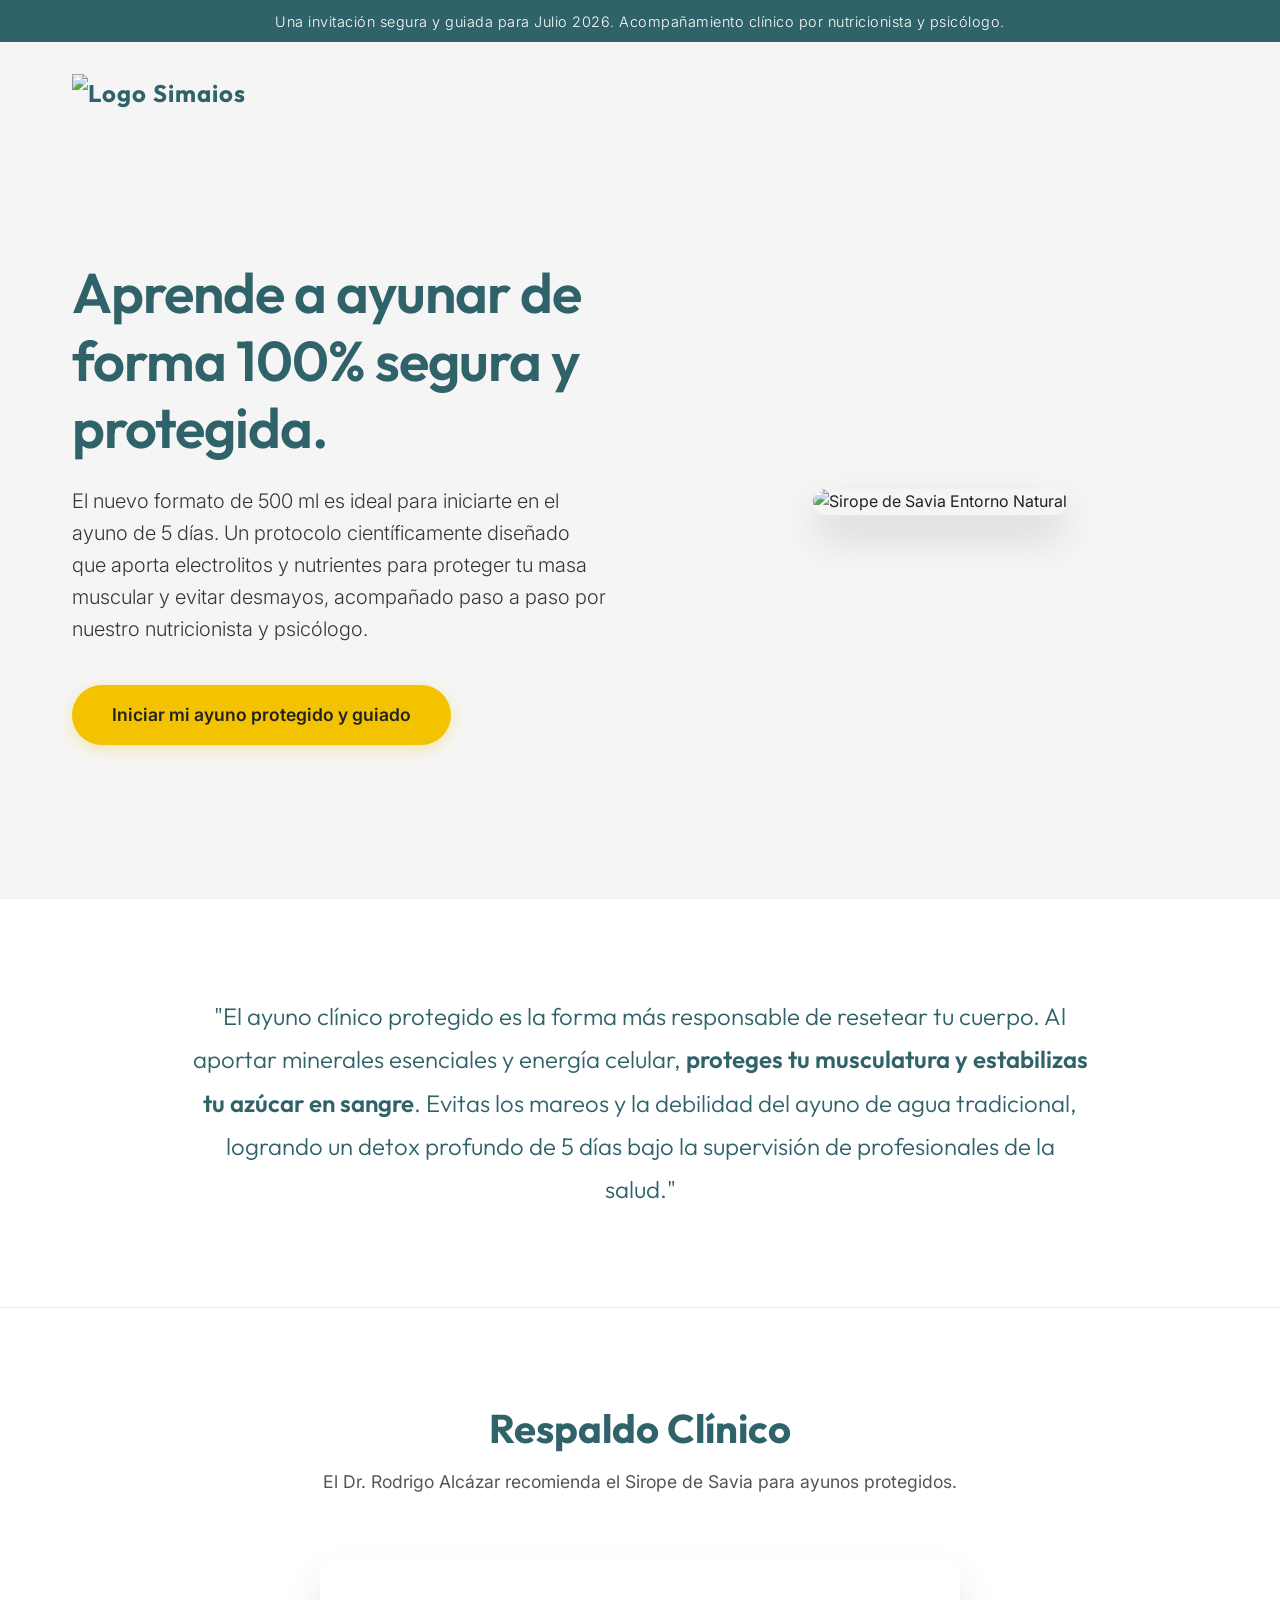
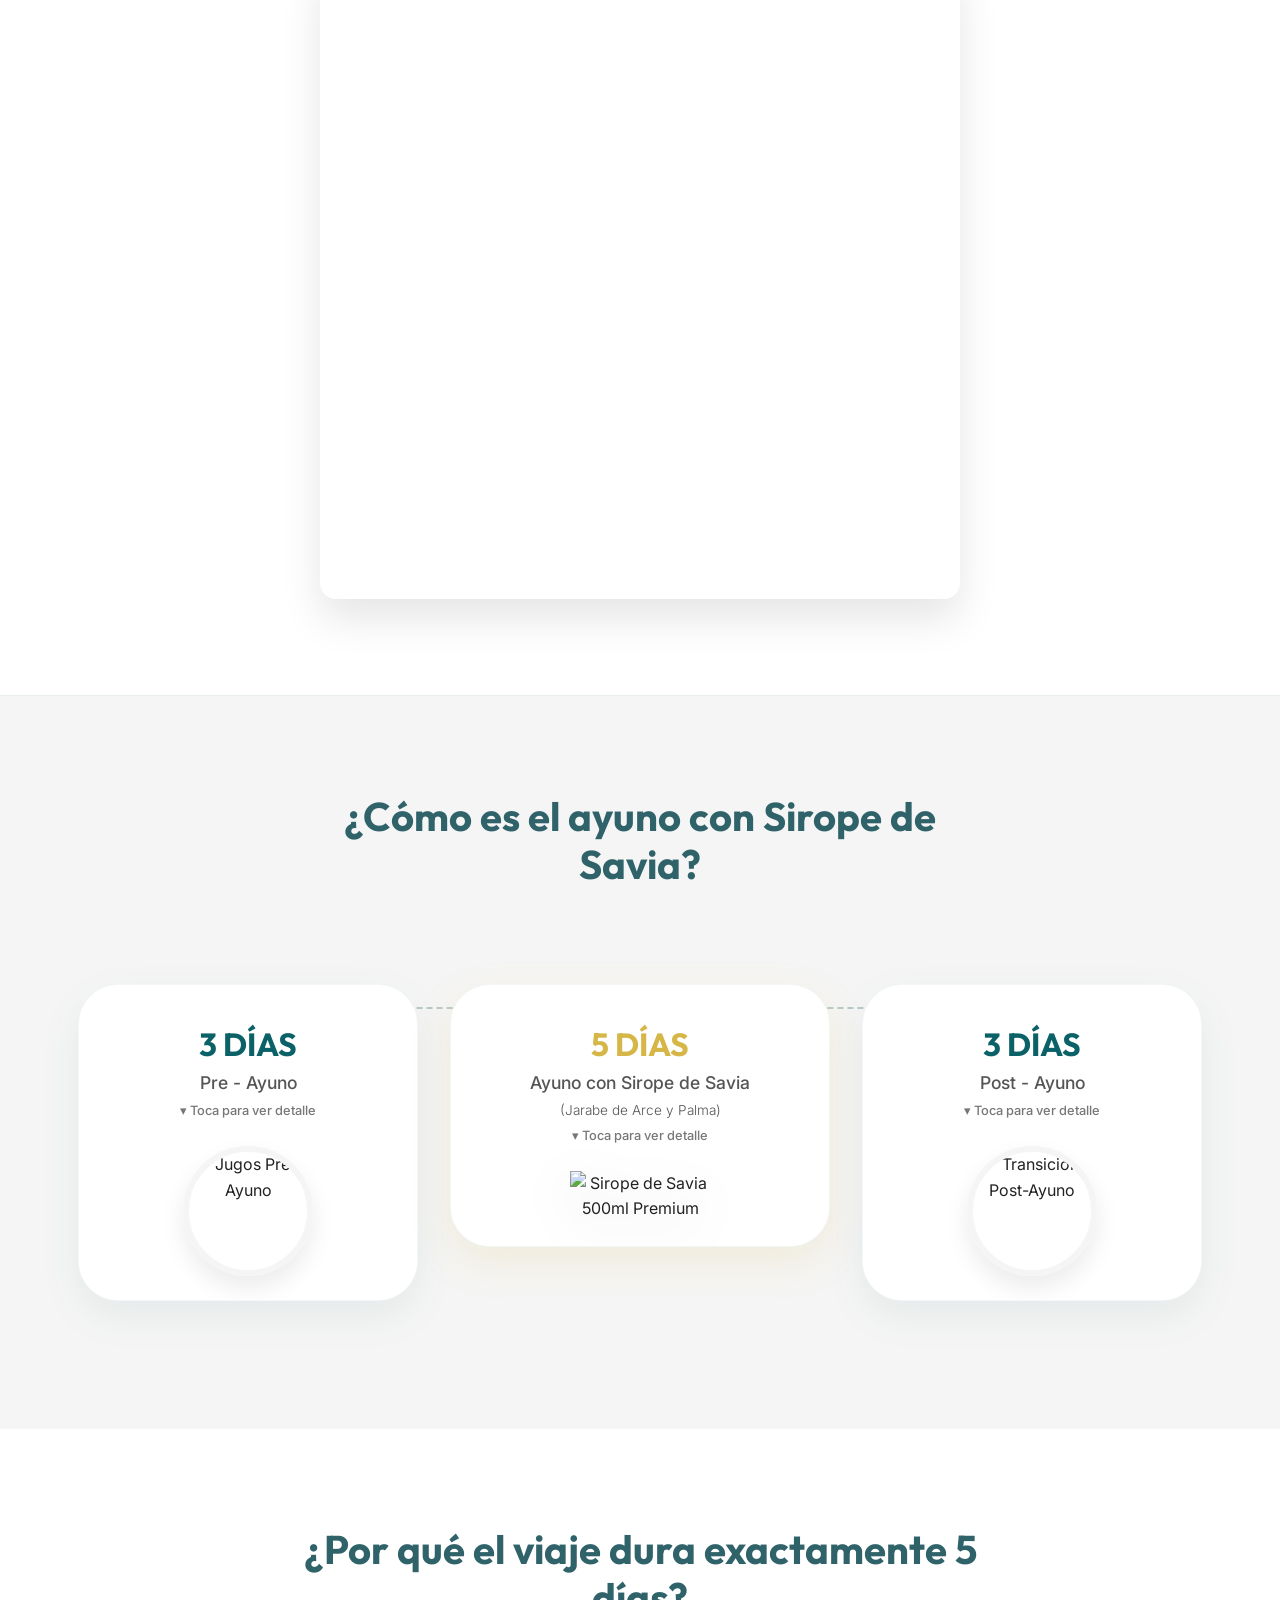
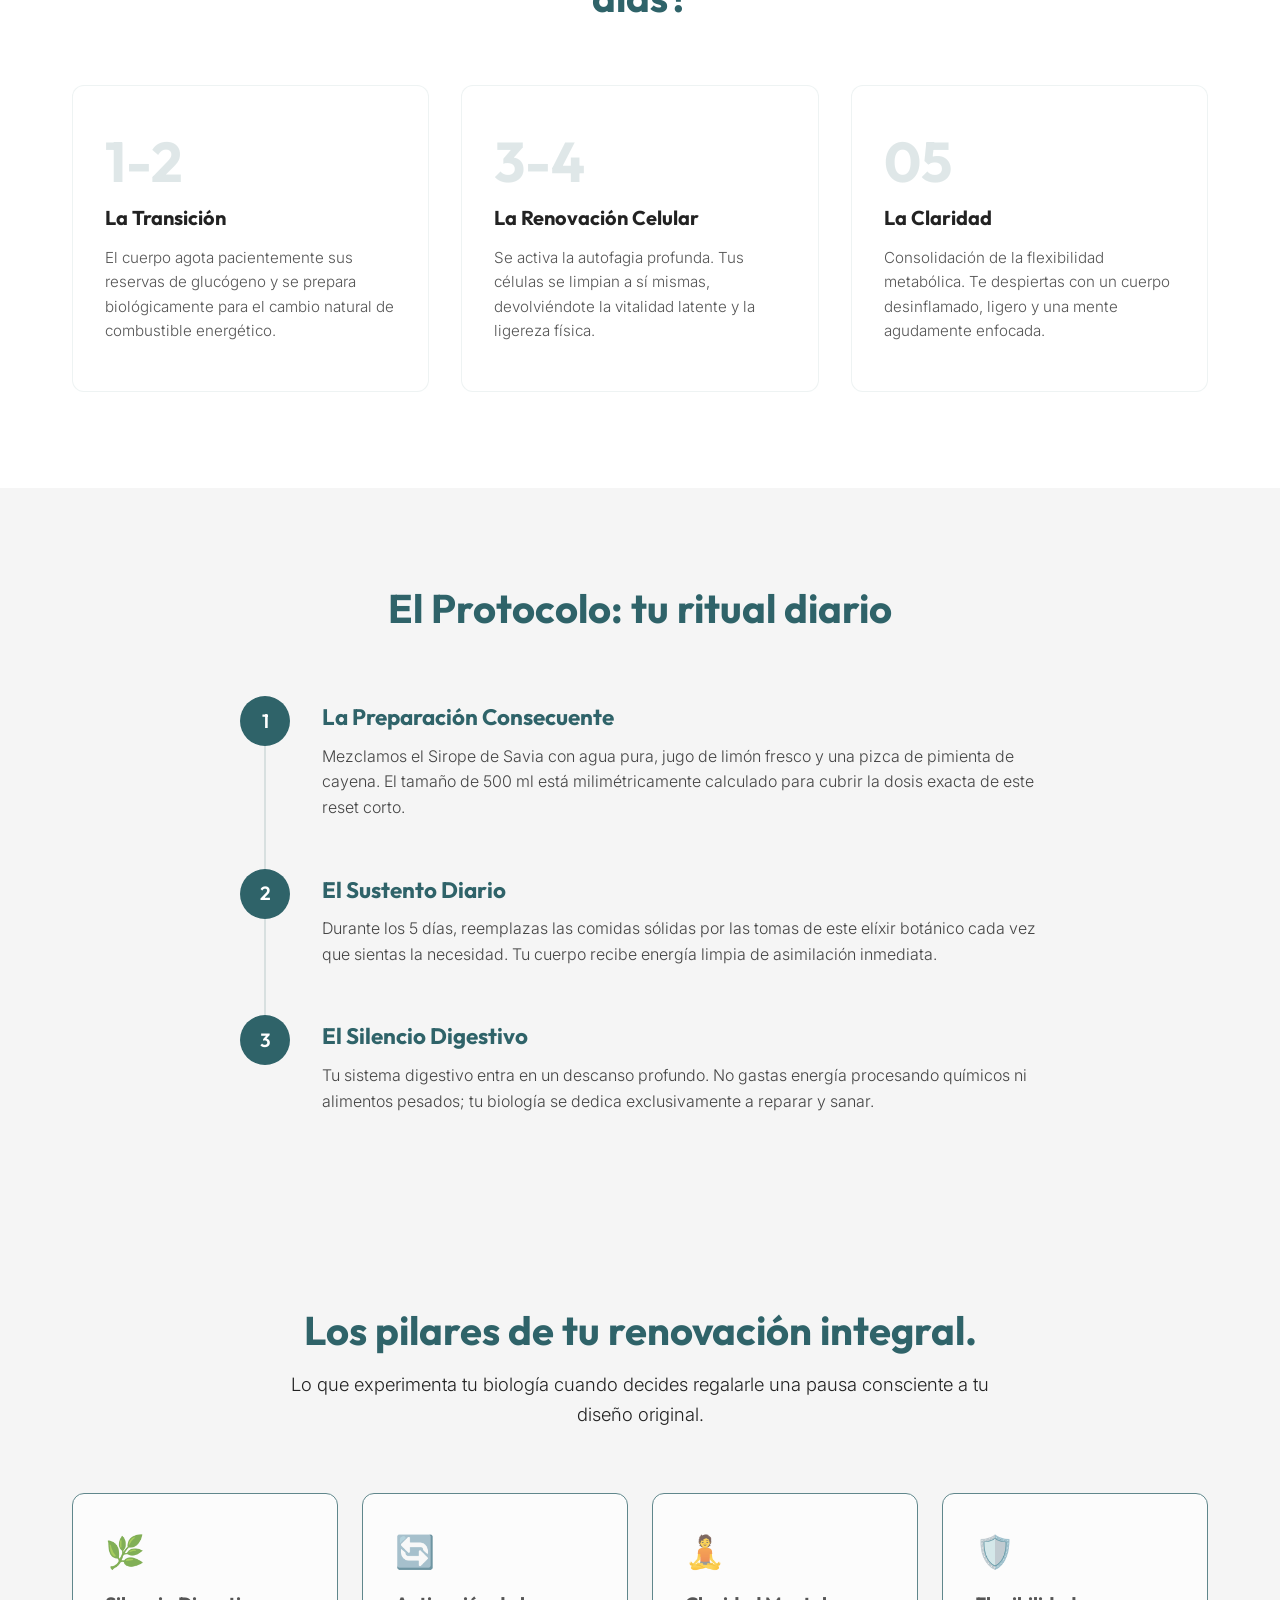
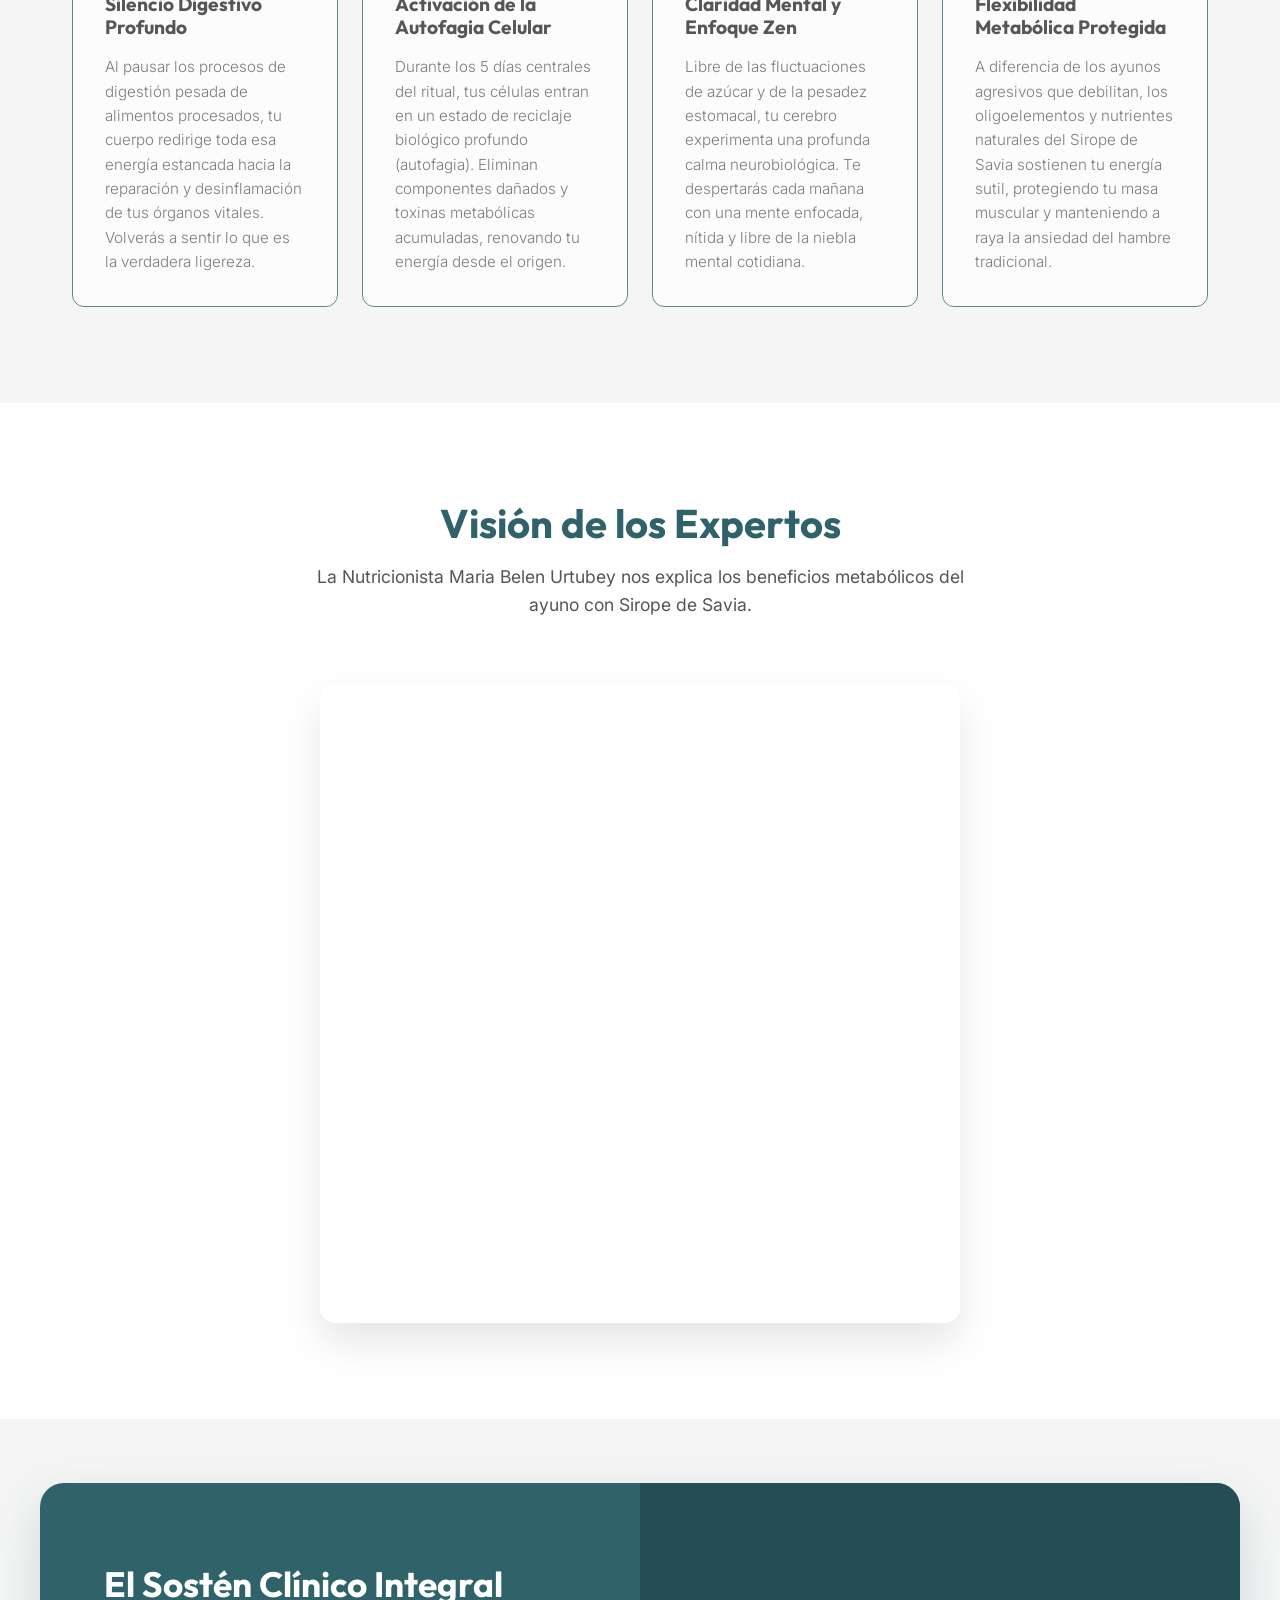
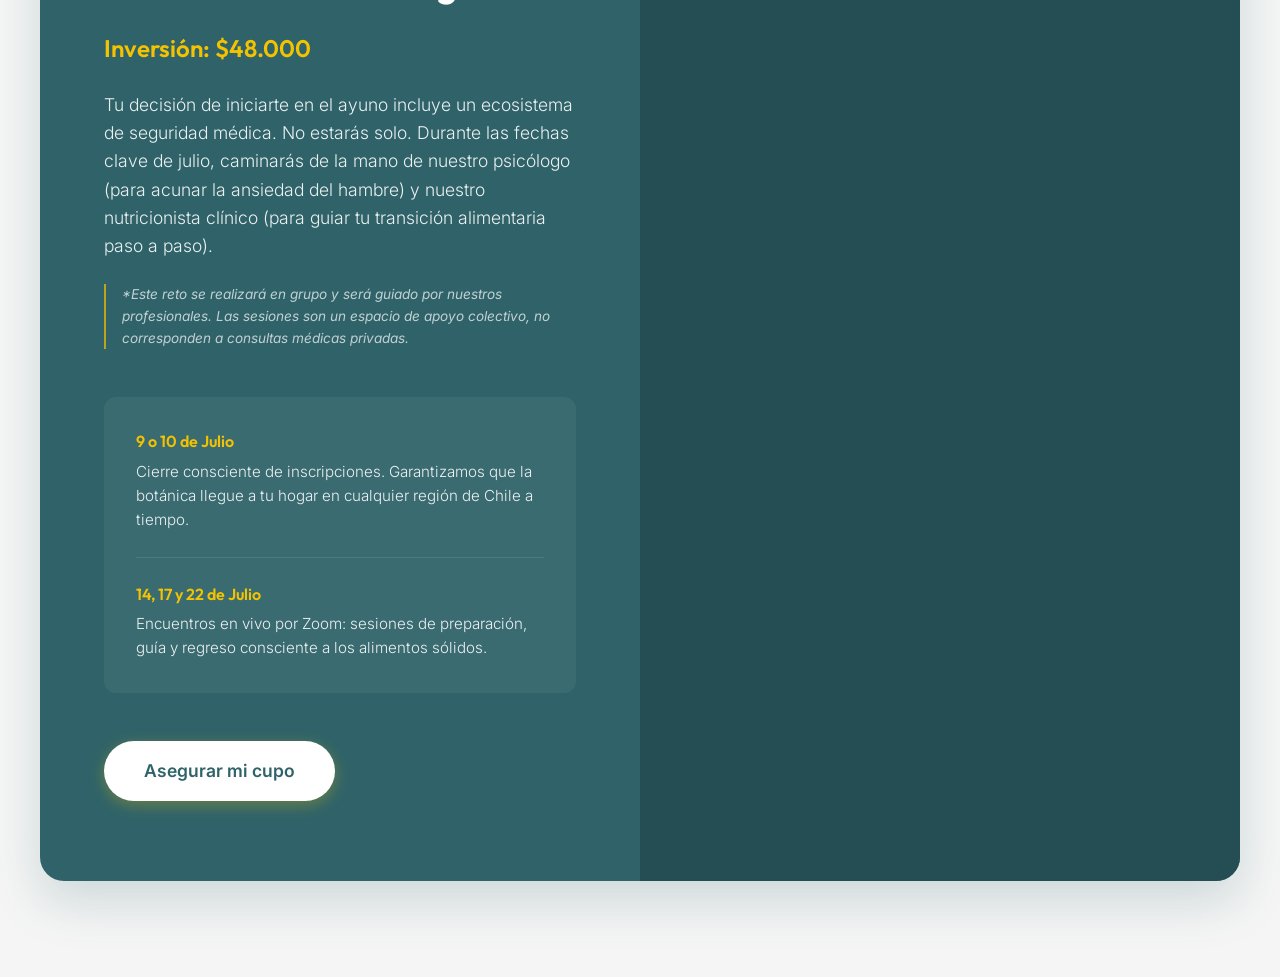
==== index-seguro.html @ 93cc5d44 "chore: update assets to use jsDelivr CDN, optimize images to WebP, and enhance conversion quiz" ====
<!DOCTYPE html>
<html lang="es">

<head>
    <meta charset="UTF-8">
    <meta name="viewport" content="width=device-width, initial-scale=1.0">
    <title>Ayuno Protegido y Seguro | Sirope de Savia 500 ml</title>
    <meta name="description"
        content="Protocolo de 5 días de ayuno protegido con Sirope de Savia. Recupera tu claridad mental y devuelve la ligereza original a tu cuerpo con nuestro acompañamiento experto.">

    <!-- Marcador invisible para la analítica (Google Analytics / Pixel) -->
    <script>
        // [ANALYTICS_MARKER]
    </script>

    <!-- Fuentes Modernas: Outfit para Títulos (Elegancia Científica) e Inter para Cuerpo (Lectura Limpia) -->
    <link rel="preconnect" href="https://fonts.googleapis.com">
    <link rel="preconnect" href="https://fonts.gstatic.com" crossorigin>
    <link
        href="https://fonts.googleapis.com/css2?family=Inter:wght@300;400;500;600&family=Outfit:wght@300;400;600;700&display=swap"
        rel="stylesheet">

    <style>
        /* ==========================================================================
           VARIABLES Y RESET
           ========================================================================== */
        :root {
            --color-bg: #F5F5F5;
            --color-primary: #2F6369;
            --color-text: #222222;
            --color-accent: #f3c301;
            --color-white: #ffffff;
            --font-headings: 'Outfit', sans-serif;
            --font-body: 'Inter', sans-serif;
            --transition: all 0.3s ease;
        }

        * {
            margin: 0;
            padding: 0;
            box-sizing: border-box;
        }

        html {
            scroll-behavior: smooth;
        }

        body {
            font-family: var(--font-body);
            background-color: var(--color-bg);
            color: var(--color-text);
            line-height: 1.6;
            -webkit-font-smoothing: antialiased;
            -moz-osx-font-smoothing: grayscale;
        }

        img {
            max-width: 100%;
            height: auto;
            display: block;
        }

        a {
            text-decoration: none;
            color: inherit;
        }

        /* ==========================================================================
           UTILIDADES Y COMPONENTES
           ========================================================================== */
        .container {
            width: 100%;
            max-width: 1200px;
            margin: 0 auto;
            padding: 0 2rem;
        }

        .section-padding {
            padding: 6rem 0;
        }

        .text-center {
            text-align: center;
        }

        h1,
        h2,
        h3,
        h4,
        .title-font {
            font-family: var(--font-headings);
            color: var(--color-primary);
            line-height: 1.2;
        }

        .btn-primary {
            display: inline-block;
            background-color: var(--color-accent);
            color: var(--color-text);
            font-family: var(--font-body);
            font-weight: 600;
            font-size: 1.1rem;
            padding: 1rem 2.5rem;
            border-radius: 50px;
            box-shadow: 0 4px 15px rgba(243, 195, 1, 0.3);
            transition: var(--transition);
            border: none;
            cursor: pointer;
        }

        .btn-primary:hover {
            transform: translateY(-3px);
            box-shadow: 0 8px 25px rgba(243, 195, 1, 0.4);
        }

        /* Marcadores visuales de posición */
        .placeholder-box {
            background-color: rgba(47, 99, 105, 0.05);
            border: 1px dashed rgba(47, 99, 105, 0.3);
            border-radius: 12px;
            display: flex;
            align-items: center;
            justify-content: center;
            color: rgba(47, 99, 105, 0.6);
            font-size: 0.9rem;
            font-weight: 500;
            padding: 2rem;
            text-align: center;
        }

        /* ==========================================================================
           SECCIONES ESPECÍFICAS
           ========================================================================== */

        /* Cintillo Superior */
        .top-banner {
            background-color: var(--color-primary);
            color: var(--color-white);
            text-align: center;
            padding: 0.6rem 1rem;
            font-size: 0.9rem;
            font-weight: 300;
            letter-spacing: 0.5px;
        }

        /* Header / Navegación Limpia */
        .header {
            padding: 2rem 0;
            position: absolute;
            width: 100%;
            top: auto;
            z-index: 10;
        }

        .logo-placeholder {
            font-family: var(--font-headings);
            font-size: 1.5rem;
            font-weight: 700;
            color: var(--color-primary);
            letter-spacing: 1px;
        }

        /* Bloque 1: Hero Section */
        .hero {
            padding-top: 10rem;
            padding-bottom: 6rem;
            min-height: 90vh;
            display: flex;
            align-items: center;
            position: relative;
            overflow: hidden;
        }

        .hero-grid {
            display: grid;
            grid-template-columns: 1fr 1fr;
            gap: 4rem;
            align-items: center;
        }

        .hero-content h1 {
            font-size: 3.5rem;
            margin-bottom: 1.5rem;
            font-weight: 600;
            letter-spacing: -1px;
        }

        .hero-content p {
            font-size: 1.25rem;
            color: var(--color-text);
            margin-bottom: 2.5rem;
            font-weight: 300;
            opacity: 0.9;
        }

        .hero-image {
            position: relative;
            height: 600px;
        }

        /* Bloque 2: La Ciencia */
        .science-section {
            background-color: var(--color-white);
            border-top: 1px solid rgba(47, 99, 105, 0.1);
            border-bottom: 1px solid rgba(47, 99, 105, 0.1);
        }

        .science-text {
            max-width: 900px;
            margin: 0 auto;
            font-size: 1.5rem;
            line-height: 1.8;
            font-family: var(--font-headings);
            font-weight: 300;
            color: var(--color-primary);
        }

        .science-text strong {
            font-weight: 600;
        }

        /* Bloque 3: Diagrama Zen Interactivo */
        .zen-section {
            background-color: var(--color-bg);
            overflow: hidden;
        }

        .zen-diagram-container {
            display: flex;
            flex-direction: column;
            align-items: center;
            gap: 2rem;
            position: relative;
            padding: 2rem 0;
            margin-top: 2rem;
        }

        .zen-diagram-container::before {
            content: '';
            position: absolute;
            top: 0;
            bottom: 0;
            left: 50%;
            transform: translateX(-50%);
            width: 2px;
            border-left: 2px dashed rgba(47, 99, 105, 0.3);
            z-index: 0;
        }

        @media (min-width: 992px) {
            .zen-diagram-container {
                flex-direction: row;
                justify-content: center;
                align-items: flex-start;
                gap: 2rem;
            }

            .zen-diagram-container::before {
                top: 55px;
                bottom: auto;
                left: 10%;
                right: 10%;
                width: 80%;
                height: 2px;
                border-left: none;
                border-top: 2px dashed rgba(47, 99, 105, 0.3);
                transform: none;
            }
        }

        .zen-card {
            background: var(--color-white);
            border-radius: 40px;
            /* Aspecto mucho más redondeado y orgánico */
            width: 100%;
            max-width: 340px;
            position: relative;
            z-index: 1;
            box-shadow: 0 15px 40px rgba(47, 99, 105, 0.08);
            /* Sombra suave y flotante */
            transition: var(--transition);
            cursor: pointer;
            border: 1px solid rgba(47, 99, 105, 0.05);
            overflow: hidden;
            /* Mantiene la redondez */
        }

        .zen-card:hover,
        .zen-card:focus-within {
            transform: translateY(-8px);
            box-shadow: 0 25px 50px rgba(47, 99, 105, 0.15);
            border-color: rgba(47, 99, 105, 0.1);
        }

        .zen-card.ayuno {
            max-width: 380px;
            box-shadow: 0 15px 40px rgba(213, 182, 70, 0.15);
        }

        .zen-card.ayuno:hover,
        .zen-card.ayuno:focus-within {
            box-shadow: 0 25px 50px rgba(213, 182, 70, 0.25);
        }

        .zen-card-header {
            padding: 2.5rem 1.5rem 1.5rem;
            /* Más aire en la parte superior */
            text-align: center;
            position: relative;
            z-index: 2;
            background: transparent;
            /* Elimina los bloques cuadrados de color */
        }

        .zen-card.pre-ayuno .zen-card-header h3,
        .zen-card.post-ayuno .zen-card-header h3 {
            color: #0A6167;
        }

        .zen-card.ayuno .zen-card-header h3 {
            color: #D5B646;
        }

        .zen-card-header h3 {
            font-size: 2rem;
            margin-bottom: 0.3rem;
            font-weight: 700;
        }

        .zen-card-header p {
            color: #555;
            /* Texto oscuro para contrastar con fondo blanco */
            font-size: 1.1rem;
            font-weight: 500;
            margin: 0;
        }

        .zen-card-body {
            max-height: 0;
            opacity: 0;
            padding: 0 2rem;
            text-align: center;
            transition: all 0.5s cubic-bezier(0.4, 0, 0.2, 1);
            background: var(--color-white);
        }

        .zen-card:hover .zen-card-body,
        .zen-card:focus-within .zen-card-body {
            max-height: 300px;
            opacity: 1;
            padding: 0 2rem 2.5rem;
        }

        .zen-card-body p {
            font-size: 0.95rem;
            color: #666;
            margin: 0;
            line-height: 1.6;
        }

        .pilar-card:hover {
            opacity: 1 !important;
            box-shadow: 0 10px 25px rgba(47, 99, 105, 0.1) !important;
            transform: translateY(-5px);
        }

        .zen-card-image {
            background: var(--color-white);
            padding: 0 1.5rem 1.5rem;
            /* Menos padding superior porque el header lo tiene */
            text-align: center;
        }

        .icon-img-zen {
            width: 130px;
            height: 130px;
            object-fit: cover;
            border-radius: 50%;
            margin: 0 auto;
            border: 6px solid #F5F5F5;
            /* Efecto de enmarcado limpio */
            box-shadow: 0 12px 25px rgba(0, 0, 0, 0.08);
            transition: transform 0.4s cubic-bezier(0.4, 0, 0.2, 1);
        }

        .zen-card:hover .icon-img-zen,
        .zen-card:focus-within .icon-img-zen {
            transform: scale(1.08) translateY(-5px);
        }

        .bottle-img-zen {
            max-width: 140px;
            height: auto;
            margin: 0 auto;
            filter: drop-shadow(0 15px 25px rgba(0, 0, 0, 0.15));
            transition: transform 0.4s ease;
        }

        .zen-card.ayuno:hover .bottle-img-zen,
        .zen-card.ayuno:focus-within .bottle-img-zen {
            transform: scale(1.08) translateY(-5px);
        }

        /* Bloque 4: ¿Por qué 5 días? (Tarjetas) */
        .days-section {
            background-color: var(--color-white);
        }

        .section-header {
            max-width: 700px;
            margin: 0 auto 4rem;
        }

        .section-header h2 {
            font-size: 2.5rem;
            margin-bottom: 1rem;
        }

        .cards-grid {
            display: grid;
            grid-template-columns: repeat(3, 1fr);
            gap: 2rem;
        }

        .day-card {
            background: var(--color-white);
            border: 1px solid rgba(47, 99, 105, 0.08);
            border-radius: 12px;
            padding: 3rem 2rem;
            transition: var(--transition);
        }

        .day-card:hover {
            transform: translateY(-5px);
            box-shadow: 0 15px 35px rgba(0, 0, 0, 0.04);
            border-color: rgba(47, 99, 105, 0.2);
        }

        .card-number {
            font-family: var(--font-headings);
            font-size: 3.5rem;
            font-weight: 700;
            color: var(--color-primary);
            opacity: 0.15;
            line-height: 1;
            margin-bottom: 1rem;
        }

        .day-card h3 {
            font-size: 1.25rem;
            margin-bottom: 1rem;
            color: var(--color-text);
        }

        .day-card p {
            font-weight: 300;
            font-size: 0.95rem;
            color: #555;
        }

        /* Bloque 5: El Protocolo (Ritual Diario) */
        .protocol-section {
            background-color: var(--color-bg);
        }

        .protocol-wrapper {
            max-width: 800px;
            margin: 0 auto;
        }

        .step-item {
            display: flex;
            gap: 2rem;
            margin-bottom: 3rem;
            position: relative;
        }

        .step-item:last-child {
            margin-bottom: 0;
        }

        .step-number {
            flex-shrink: 0;
            width: 50px;
            height: 50px;
            background-color: var(--color-primary);
            color: var(--color-white);
            border-radius: 50%;
            display: flex;
            align-items: center;
            justify-content: center;
            font-family: var(--font-headings);
            font-size: 1.2rem;
            font-weight: 600;
            position: relative;
            z-index: 2;
        }

        .step-item:not(:last-child)::after {
            content: '';
            position: absolute;
            top: 50px;
            left: 24px;
            width: 2px;
            height: calc(100% + 1rem);
            background-color: rgba(47, 99, 105, 0.15);
            z-index: 1;
        }

        .step-content {
            padding-top: 0.5rem;
        }

        .step-content h3 {
            font-size: 1.4rem;
            margin-bottom: 0.8rem;
        }

        .step-content p {
            color: #444;
            font-weight: 300;
        }

        /* Bloque 6: Sostén Humano / Oferta */
        .support-section {
            background-color: var(--color-primary);
            color: var(--color-white);
            border-radius: 24px;
            margin: 4rem auto 6rem;
            max-width: 1200px;
            overflow: hidden;
            box-shadow: 0 20px 50px rgba(47, 99, 105, 0.2);
        }

        .support-grid {
            display: grid;
            grid-template-columns: 1fr 1fr;
        }

        .support-content {
            padding: 5rem 4rem;
        }

        .support-content h2 {
            color: var(--color-white);
            font-size: 2.2rem;
            margin-bottom: 1.5rem;
        }

        .price-tag {
            font-family: var(--font-headings);
            font-size: 1.5rem;
            color: var(--color-accent);
            font-weight: 600;
            margin-bottom: 1.5rem;
            display: block;
        }

        .support-text {
            font-weight: 300;
            font-size: 1.1rem;
            margin-bottom: 1.5rem;
            opacity: 0.9;
        }

        .disclaimer {
            font-size: 0.85rem;
            opacity: 0.7;
            margin-bottom: 3rem;
            font-style: italic;
            border-left: 2px solid var(--color-accent);
            padding-left: 1rem;
        }

        .timeline {
            background: rgba(255, 255, 255, 0.05);
            padding: 2rem;
            border-radius: 12px;
        }

        .timeline-item {
            margin-bottom: 1.5rem;
            padding-bottom: 1.5rem;
            border-bottom: 1px solid rgba(255, 255, 255, 0.1);
        }

        .timeline-item:last-child {
            margin-bottom: 0;
            padding-bottom: 0;
            border-bottom: none;
        }

        .timeline-date {
            font-family: var(--font-headings);
            color: var(--color-accent);
            font-weight: 600;
            margin-bottom: 0.3rem;
        }

        .timeline-desc {
            font-size: 0.95rem;
            font-weight: 300;
            opacity: 0.9;
        }

        .support-image {
            background-color: #244e53;
            display: flex;
            align-items: center;
            justify-content: center;
            padding: 2rem;
        }

        /* Footer Simple */
        footer {
            text-align: center;
            padding: 3rem 0;
            font-size: 0.9rem;
            color: #777;
            border-top: 1px solid rgba(0, 0, 0, 0.05);
        }

        /* ==========================================================================
           RESPONSIVE (MOBILE FIRST APPROACH - OVERRIDES FOR DESKTOP)
           ========================================================================== */
        @media (max-width: 991px) {
            .hero {
                padding-top: 8rem;
                min-height: auto;
            }

            .hero-grid {
                grid-template-columns: 1fr;
                gap: 3rem;
                text-align: center;
            }

            .hero-content h1 {
                font-size: 2.8rem;
            }

            .hero-image {
                height: 400px;
                order: -1;
            }

            .science-text {
                font-size: 1.25rem;
                text-align: center;
            }



            .cards-grid {
                grid-template-columns: 1fr;
            }

            .support-grid {
                grid-template-columns: 1fr;
            }

            .support-content {
                padding: 3rem 2rem;
            }

            .support-section {
                margin: 2rem 1rem 4rem;
                border-radius: 16px;
            }
        }

        /* Estilos del Modal de Calificación (Filtro de Seguridad) */
        .modal {
            display: none;
            position: fixed;
            z-index: 1000;
            left: 0;
            top: 0;
            width: 100%;
            height: 100%;
            overflow: auto;
            background-color: rgba(0, 0, 0, 0.5);
            backdrop-filter: blur(5px);
            align-items: center;
            justify-content: center;
        }

        .modal.active {
            display: flex;
        }

        .modal-content {
            background-color: var(--color-white);
            margin: auto;
            padding: 3rem;
            border-radius: 24px;
            width: 90%;
            max-width: 550px;
            box-shadow: 0 20px 50px rgba(0, 0, 0, 0.2);
            position: relative;
            animation: modalFadeIn 0.4s ease;
        }

        @keyframes modalFadeIn {
            from { transform: translateY(20px); opacity: 0; }
            to { transform: translateY(0); opacity: 1; }
        }

        .modal-close {
            position: absolute;
            top: 1.5rem;
            right: 1.5rem;
            font-size: 1.8rem;
            cursor: pointer;
            color: #777;
            transition: var(--transition);
            line-height: 1;
        }

        .modal-close:hover {
            color: var(--color-text);
        }

        .modal-header h3 {
            font-size: 1.8rem;
            margin-bottom: 1rem;
            font-weight: 600;
            color: var(--color-primary);
        }

        .modal-header p {
            font-size: 0.95rem;
            color: #666;
            margin-bottom: 1.5rem;
        }

        .quiz-option {
            display: flex;
            align-items: flex-start;
            gap: 1rem;
            margin-bottom: 1.2rem;
            background: #fdfdfd;
            border: 1px solid #eaeaea;
            padding: 1rem;
            border-radius: 12px;
            cursor: pointer;
            transition: var(--transition);
        }

        .quiz-option:hover {
            border-color: var(--color-primary);
            background: rgba(47, 99, 105, 0.02);
        }

        .quiz-option input {
            margin-top: 0.25rem;
            width: 18px;
            height: 18px;
            accent-color: var(--color-primary);
            cursor: pointer;
        }

        .quiz-option label {
            font-size: 0.95rem;
            color: var(--color-text);
            cursor: pointer;
            user-select: none;
            font-weight: 400;
            line-height: 1.4;
        }

        .modal-footer {
            margin-top: 1.5rem;
            display: flex;
            flex-direction: column;
            gap: 1rem;
        }

        .result-box {
            display: none;
            padding: 1.5rem;
            border-radius: 12px;
            font-size: 0.95rem;
            margin-top: 1.5rem;
            animation: modalFadeIn 0.3s ease;
        }

        .result-box.danger {
            background-color: #fff0f0;
            border: 1px solid #ffa3a3;
            color: #b32d2d;
            display: block;
        }

        .result-box.success {
            background-color: #effcf5;
            border: 1px solid #a3e8c2;
            color: #1b663e;
            display: block;
        }

        .result-box h4 {
            font-size: 1.1rem;
            margin-bottom: 0.5rem;
            color: inherit;
        }

        .result-box p {
            color: inherit;
            margin-bottom: 1rem;
            line-height: 1.5;
        }
    </style>
</head>

<body>

    <!-- Cintillo sutil superior -->
    <div class="top-banner">
        Una invitación segura y guiada para Julio 2026. Acompañamiento clínico por nutricionista y psicólogo.
    </div>

    <!-- Header Limpio -->
    <header class="header">
        <div class="container">
            <!-- Marcador Logo -->
            <div class="logo-placeholder">
                <img src="https://cdn.jsdelivr.net/gh/victoryanac/landingpage-sirope-500@main/assets/Logo-Simaios.png" alt="Logo Simaios"
                    style="height: 45px; width: auto; display: block;">
            </div>
        </div>
    </header>

    <!-- Bloque 1: El Arte de la Pausa (Hero Section) -->
    <section class="hero">
        <div class="container">
            <div class="hero-grid">
                <div class="hero-content">
                    <h1>Aprende a ayunar de forma 100% segura y protegida.</h1>
                    <p>El nuevo formato de 500 ml es ideal para iniciarte en el ayuno de 5 días. Un protocolo científicamente diseñado que aporta electrolitos y nutrientes para proteger tu masa muscular y evitar desmayos, acompañado paso a paso por nuestro nutricionista y psicólogo.</p>
                    <a href="#" class="btn-primary btn-buy">Iniciar mi ayuno protegido y guiado</a>
                </div>
                <div class="hero-image" style="display: flex; align-items: center; justify-content: center;">
                    <img src="https://cdn.jsdelivr.net/gh/victoryanac/landingpage-sirope-500@main/assets/hero_natural.png" alt="Sirope de Savia Entorno Natural"
                        style="max-width: 100%; max-height: 100%; object-fit: cover; border-radius: 16px; box-shadow: 0 20px 40px rgba(0,0,0,0.15);">
                </div>
            </div>
        </div>
    </section>

    <!-- Bloque 2: La Ciencia del Ayuno Protegido -->
    <section class="science-section section-padding text-center">
        <div class="container">
            <p class="science-text">
                "El ayuno clínico protegido es la forma más responsable de resetear tu cuerpo. Al aportar minerales esenciales y energía celular, <strong>proteges tu musculatura y estabilizas tu azúcar en sangre</strong>. Evitas los mareos y la debilidad del ayuno de agua tradicional, logrando un detox profundo de 5 días bajo la supervisión de profesionales de la salud."
            </p>
        </div>
    </section>

    <!-- Recomendación Médica (Video) -->
    <section class="video-section section-padding"
        style="background-color: var(--color-white); border-bottom: 1px solid rgba(47, 99, 105, 0.1);">
        <div class="container text-center">
            <div class="section-header">
                <h2>Respaldo Clínico</h2>
                <p style="font-size: 1.1rem; color: #555; margin-top: 0.5rem;">El Dr. Rodrigo Alcázar recomienda el
                    Sirope de Savia para ayunos protegidos.</p>
            </div>
            <div
                style="max-width: 640px; margin: 0 auto; border-radius: 16px; overflow: hidden; box-shadow: 0 20px 40px rgba(0,0,0,0.1); position: relative; padding-bottom: 56.25%; height: 0;">
                <iframe src="https://www.youtube.com/embed/Y6CQsvpaoJA" title="Recomendación Dr. Rodrigo Alcázar"
                    style="position: absolute; top: 0; left: 0; width: 100%; height: 100%; border: none;"
                    allow="accelerometer; autoplay; clipboard-write; encrypted-media; gyroscope; picture-in-picture"
                    allowfullscreen></iframe>
            </div>
        </div>
    </section>

    <!-- Bloque 3: Diagrama Zen Interactivo -->
    <section class="zen-section section-padding">
        <div class="container">
            <div class="section-header text-center">
                <h2>¿Cómo es el ayuno con Sirope de Savia?</h2>
            </div>

            <div class="zen-diagram-container">
                <!-- Pre-Ayuno -->
                <div class="zen-card pre-ayuno" tabindex="0">
                    <div class="zen-card-header">
                        <h3>3 DÍAS</h3>
                        <p>Pre - Ayuno</p>
                        <p style="font-size: 0.8rem; opacity: 0.8; margin-top: 0.3rem;">▾ Toca para ver detalle</p>
                    </div>
                    <div class="zen-card-image">
                        <img src="https://cdn.jsdelivr.net/gh/victoryanac/landingpage-sirope-500@main/assets/pre_ayuno.png" alt="Jugos Pre-Ayuno" class="icon-img-zen" loading="lazy">
                    </div>
                    <div class="zen-card-body">
                        <p>Se consumen frutas y verduras en jugos y sopas. Haciendo una transición de sólidos a líquidos
                            en estos 3 días.</p>
                    </div>
                </div>

                <!-- Ayuno -->
                <div class="zen-card ayuno" tabindex="0">
                    <div class="zen-card-header">
                        <h3>5 DÍAS</h3>
                        <p>Ayuno con Sirope de Savia</p>
                        <p style="font-size: 0.85rem; font-weight: 300; margin-top: 0.2rem;">(Jarabe de Arce y Palma)
                        </p>
                        <p style="font-size: 0.8rem; opacity: 0.8; margin-top: 0.3rem;">▾ Toca para ver detalle</p>
                    </div>
                    <div class="zen-card-image">
                        <picture>
                            <source srcset="https://cdn.jsdelivr.net/gh/victoryanac/landingpage-sirope-500@main/assets/sirope2-500-sf.webp" type="image/webp">
                            <img src="https://cdn.jsdelivr.net/gh/victoryanac/landingpage-sirope-500@main/assets/sirope2-500-sf.png" alt="Sirope de Savia 500ml Premium" class="bottle-img-zen" loading="lazy">
                        </picture>
                    </div>
                    <div class="zen-card-body">
                        <p>Se consume la mezcla de Sirope de Savia, junto a las infusiones y homeopatía recomendada.</p>
                    </div>
                </div>

                <!-- Post-Ayuno -->
                <div class="zen-card post-ayuno" tabindex="0">
                    <div class="zen-card-header">
                        <h3>3 DÍAS</h3>
                        <p>Post - Ayuno</p>
                        <p style="font-size: 0.8rem; opacity: 0.8; margin-top: 0.3rem;">▾ Toca para ver detalle</p>
                    </div>
                    <div class="zen-card-image">
                        <img src="https://cdn.jsdelivr.net/gh/victoryanac/landingpage-sirope-500@main/assets/post_ayuno.png" alt="Transición Post-Ayuno" class="icon-img-zen"
                            loading="lazy">
                    </div>
                    <div class="zen-card-body">
                        <p>Se consumen frutas y verduras en jugos y sopas. Haciendo una transición de líquidos a sólidos
                            en estos 3 días.</p>
                    </div>
                </div>
            </div>
        </div>
    </section>

    <!-- Bloque 4: ¿Por qué el viaje dura exactamente 5 días? -->
    <section class="days-section section-padding">
        <div class="container">
            <div class="section-header text-center">
                <h2>¿Por qué el viaje dura exactamente 5 días?</h2>
            </div>

            <div class="cards-grid">
                <div class="day-card">
                    <div class="card-number">1-2</div>
                    <h3>La Transición</h3>
                    <p>El cuerpo agota pacientemente sus reservas de glucógeno y se prepara biológicamente para el
                        cambio natural de combustible energético.</p>
                </div>

                <div class="day-card">
                    <div class="card-number">3-4</div>
                    <h3>La Renovación Celular</h3>
                    <p>Se activa la autofagia profunda. Tus células se limpian a sí mismas, devolviéndote la vitalidad
                        latente y la ligereza física.</p>
                </div>

                <div class="day-card">
                    <div class="card-number">05</div>
                    <h3>La Claridad</h3>
                    <p>Consolidación de la flexibilidad metabólica. Te despiertas con un cuerpo desinflamado, ligero y
                        una mente agudamente enfocada.</p>
                </div>
            </div>
        </div>
    </section>

    <!-- Bloque 5: El Protocolo: Cómo funciona tu ritual diario -->
    <section class="protocol-section section-padding">
        <div class="container">
            <div class="section-header text-center">
                <h2>El Protocolo: tu ritual diario</h2>
            </div>

            <div class="protocol-wrapper">
                <div class="step-item">
                    <div class="step-number">1</div>
                    <div class="step-content">
                        <h3>La Preparación Consecuente</h3>
                        <p>Mezclamos el Sirope de Savia con agua pura, jugo de limón fresco y una pizca de
                            pimienta de cayena. El tamaño de 500 ml está milimétricamente calculado para cubrir la dosis
                            exacta de este reset corto.</p>
                    </div>
                </div>

                <div class="step-item">
                    <div class="step-number">2</div>
                    <div class="step-content">
                        <h3>El Sustento Diario</h3>
                        <p>Durante los 5 días, reemplazas las comidas sólidas por las tomas de este elíxir botánico cada
                            vez que sientas la necesidad. Tu cuerpo recibe energía limpia de asimilación inmediata.</p>
                    </div>
                </div>

                <div class="step-item">
                    <div class="step-number">3</div>
                    <div class="step-content">
                        <h3>El Silencio Digestivo</h3>
                        <p>Tu sistema digestivo entra en un descanso profundo. No gastas energía procesando químicos ni
                            alimentos pesados; tu biología se dedica exclusivamente a reparar y sanar.</p>
                    </div>
                </div>

    </section>

    <!-- Pilares de Renovación Integral -->
    <section class="pilares-section section-padding" style="background-color: #F5F5F5;">
        <div class="container">
            <div class="section-header text-center">
                <h2>Los pilares de tu renovación integral.</h2>
                <p style="font-size: 1.15rem; color: #222222; margin-top: 0.5rem; font-weight: 300;">Lo que experimenta
                    tu biología cuando decides regalarle una pausa consciente a tu diseño original.</p>
            </div>
            <div class="pilares-grid"
                style="display: grid; grid-template-columns: repeat(auto-fit, minmax(250px, 1fr)); gap: 1.5rem; margin-top: 3rem;">

                <div class="pilar-card"
                    style="background: var(--color-white); border: 1px solid var(--color-primary); border-radius: 12px; padding: 2rem; transition: var(--transition); opacity: 0.75;">
                    <div style="font-size: 2rem; color: #222222; margin-bottom: 1rem;">🌿</div>
                    <h3 style="color: var(--color-text); font-size: 1.2rem; margin-bottom: 1rem;">Silencio Digestivo
                        Profundo</h3>
                    <p style="font-size: 0.95rem; font-weight: 300; color: #555;">Al pausar los procesos de digestión
                        pesada de alimentos procesados, tu cuerpo redirige toda esa energía estancada hacia la
                        reparación y desinflamación de tus órganos vitales. Volverás a sentir lo que es la verdadera
                        ligereza.</p>
                </div>

                <div class="pilar-card"
                    style="background: var(--color-white); border: 1px solid var(--color-primary); border-radius: 12px; padding: 2rem; transition: var(--transition); opacity: 0.75;">
                    <div style="font-size: 2rem; color: #222222; margin-bottom: 1rem;">🔄</div>
                    <h3 style="color: var(--color-text); font-size: 1.2rem; margin-bottom: 1rem;">Activación de la
                        Autofagia Celular</h3>
                    <p style="font-size: 0.95rem; font-weight: 300; color: #555;">Durante los 5 días centrales del
                        ritual, tus células entran en un estado de reciclaje biológico profundo (autofagia). Eliminan
                        componentes dañados y toxinas metabólicas acumuladas, renovando tu energía desde el origen.</p>
                </div>

                <div class="pilar-card"
                    style="background: var(--color-white); border: 1px solid var(--color-primary); border-radius: 12px; padding: 2rem; transition: var(--transition); opacity: 0.75;">
                    <div style="font-size: 2rem; color: #222222; margin-bottom: 1rem;">🧘</div>
                    <h3 style="color: var(--color-text); font-size: 1.2rem; margin-bottom: 1rem;">Claridad Mental y
                        Enfoque Zen</h3>
                    <p style="font-size: 0.95rem; font-weight: 300; color: #555;">Libre de las fluctuaciones de azúcar y
                        de la pesadez estomacal, tu cerebro experimenta una profunda calma neurobiológica. Te
                        despertarás cada mañana con una mente enfocada, nítida y libre de la niebla mental cotidiana.
                    </p>
                </div>

                <div class="pilar-card"
                    style="background: var(--color-white); border: 1px solid var(--color-primary); border-radius: 12px; padding: 2rem; transition: var(--transition); opacity: 0.75;">
                    <div style="font-size: 2rem; color: #222222; margin-bottom: 1rem;">🛡️</div>
                    <h3 style="color: var(--color-text); font-size: 1.2rem; margin-bottom: 1rem;">Flexibilidad
                        Metabólica Protegida</h3>
                    <p style="font-size: 0.95rem; font-weight: 300; color: #555;">A diferencia de los ayunos agresivos
                        que debilitan, los oligoelementos y nutrientes naturales del Sirope de Savia sostienen tu
                        energía sutil, protegiendo tu masa muscular y manteniendo a raya la ansiedad del hambre
                        tradicional.</p>
                </div>

            </div>
        </div>
    </section>

    <!-- Recomendación Nutricional (Video) -->
    <section class="video-section section-padding" style="background-color: var(--color-white);">
        <div class="container text-center">
            <div class="section-header">
                <h2>Visión de los Expertos</h2>
                <p style="font-size: 1.1rem; color: #555; margin-top: 0.5rem;">La Nutricionista Maria Belen Urtubey nos
                    explica los beneficios metabólicos del ayuno con Sirope de Savia.</p>
            </div>
            <div
                style="max-width: 640px; margin: 0 auto; border-radius: 16px; overflow: hidden; box-shadow: 0 20px 40px rgba(0,0,0,0.1); position: relative; padding-bottom: 56.25%; height: 0;">
                <iframe src="https://www.youtube.com/embed/XsHwRMwdDJc"
                    title="Beneficios del Ayuno - Nutricionista"
                    style="position: absolute; top: 0; left: 0; width: 100%; height: 100%; border: none;"
                    allow="accelerometer; autoplay; clipboard-write; encrypted-media; gyroscope; picture-in-picture"
                    allowfullscreen></iframe>
            </div>
        </div>
    </section>

    <!-- Bloque 6: El Sostén Humano (La Oferta de $48.000) -->
    <section class="support-section">
        <div class="support-grid">
            <div class="support-content">
                <h2>El Sostén Clínico Integral</h2>
                <span class="price-tag">Inversión: $48.000</span>

                <p class="support-text">
                    Tu decisión de iniciarte en el ayuno incluye un ecosistema de seguridad médica. No estarás solo. Durante las fechas clave de julio, caminarás de la mano de nuestro psicólogo (para acunar la ansiedad del hambre) y nuestro nutricionista clínico (para guiar tu transición alimentaria paso a paso).
                </p>

                <p class="disclaimer">
                    *Este reto se realizará en grupo y será guiado por nuestros profesionales. Las sesiones son un
                    espacio de apoyo colectivo, no corresponden a consultas médicas privadas.
                </p>

                <div class="timeline">
                    <div class="timeline-item">
                        <div class="timeline-date">9 o 10 de Julio</div>
                        <div class="timeline-desc">Cierre consciente de inscripciones. Garantizamos que la botánica
                            llegue a tu hogar en cualquier región de Chile a tiempo.</div>
                    </div>
                    <div class="timeline-item">
                        <div class="timeline-date">14, 17 y 22 de Julio</div>
                        <div class="timeline-desc">Encuentros en vivo por Zoom: sesiones de preparación, guía y regreso
                            consciente a los alimentos sólidos.</div>
                    </div>
                </div>

                <div style="margin-top: 3rem;">
                    <a href="#" class="btn-primary btn-buy"
                        style="background-color: var(--color-white); color: var(--color-primary);">Asegurar mi cupo</a>
                </div>
            </div>

            <div class="support-image"
                style="background-image: url('https://cdn.jsdelivr.net/gh/victoryanac/landingpage-sirope-500@main/assets/soporte.png'); background-size: cover; background-position: center; border:none; border-radius:0; min-height: 400px;">
            </div>
        </div>
    </section>

            <!-- Modal de Calificación (Quiz de Seguridad) -->
            <div id="security-quiz-modal" class="modal">
                <div class="modal-content">
                    <span class="modal-close" id="close-modal-btn">&times;</span>
                    <div class="modal-header">
                        <h3>Evaluación de Seguridad</h3>
                        <p>Para nosotros tu salud es lo primero. Responde estas preguntas para verificar si este protocolo de ayuno protegido es seguro para ti:</p>
                    </div>
                    <div class="quiz-body">
                        <div class="quiz-option">
                            <input type="checkbox" id="opt-pregnancy" class="quiz-check">
                            <label for="opt-pregnancy">¿Estás embarazada, en período de lactancia o buscando quedar embarazada?</label>
                        </div>
                        <div class="quiz-option">
                            <input type="checkbox" id="opt-diabetes" class="quiz-check">
                            <label for="opt-diabetes">¿Tienes diagnóstico de Diabetes Tipo 1, insuficiencia renal, hepática o cardíaca?</label>
                        </div>
                        <div class="quiz-option">
                            <input type="checkbox" id="opt-tca" class="quiz-check">
                            <label for="opt-tca">¿Tienes historial o diagnóstico de trastornos de la conducta alimentaria (TCA)?</label>
                        </div>
                        <div class="quiz-option">
                            <input type="checkbox" id="opt-age" class="quiz-check">
                            <label for="opt-age">¿Eres menor de 18 años?</label>
                        </div>

                        <div id="quiz-result-danger" class="result-box">
                            <h4>⚠️ Protocolo adaptado requerido</h4>
                            <p>Vemos que presentas condiciones que requieren un cuidado especial. ¡No te preocupes! Puedes realizar una versión adaptada (como el Medio Ayuno o Ayuno Intermitente Protegido). Tu compra incluye la botella de 500 ml y la asesoría de nuestro nutricionista dentro del grupo para ajustar el plan a tu medida.</p>
                            <a href="https://tienda.siropedesavia.cl/cart/add/35345313" class="btn-primary" style="text-align: center; width: 100%; margin-bottom: 1rem;">Proceder al Pago ($48.000)</a>
                            <a href="https://wa.me/56964260153?text=Hola,%20tengo%20dudas%20sobre%20mi%20aptitud%20para%20el%20reto" style="display: block; text-align: center; color: var(--color-primary); font-size: 0.9rem; font-weight: 500;">Tengo dudas, prefiero hablar con un asesor primero</a>
                        </div>

                        <div id="quiz-result-success" class="result-box">
                            <h4>✅ ¡Filtro superado con éxito!</h4>
                            <p>No presentas contraindicaciones. Puedes proceder a asegurar tu cupo para el Reto de Julio.</p>
                            <a href="https://tienda.siropedesavia.cl/cart/add/35345313" class="btn-primary" style="text-align: center; width: 100%;">Proceder al Pago ($48.000)</a>
                        </div>
                    </div>
                    <div class="modal-footer">
                        <button id="verify-quiz-btn" class="btn-primary" style="width: 100%;">Verificar Aptitud</button>
                    </div>
                </div>
            </div>

            <script>
                document.addEventListener('DOMContentLoaded', function() {
                    const modal = document.getElementById('security-quiz-modal');
                    const closeBtn = document.getElementById('close-modal-btn');
                    const verifyBtn = document.getElementById('verify-quiz-btn');
                    const dangerResult = document.getElementById('quiz-result-danger');
                    const successResult = document.getElementById('quiz-result-success');
                    const buyButtons = document.querySelectorAll('.btn-buy');

                    // Abrir modal al hacer clic en los botones de compra
                    buyButtons.forEach(button => {
                        button.addEventListener('click', function(e) {
                            e.preventDefault();
                            // Resetear el estado del modal
                            dangerResult.classList.remove('danger');
                            successResult.classList.remove('success');
                            document.querySelectorAll('.quiz-check').forEach(chk => chk.checked = false);
                            verifyBtn.style.display = 'block';
                            modal.classList.add('active');
                        });
                    });

                    // Resetear resultados al cambiar selecciones en los checkboxes (usabilidad)
                    document.querySelectorAll('.quiz-check').forEach(chk => {
                        chk.addEventListener('change', function() {
                            dangerResult.classList.remove('danger');
                            successResult.classList.remove('success');
                            verifyBtn.style.display = 'block';
                        });
                    });

                    // Cerrar modal
                    closeBtn.addEventListener('click', function() {
                        modal.classList.remove('active');
                    });

                    // Cerrar modal al hacer clic fuera del contenido
                    window.addEventListener('click', function(e) {
                        if (e.target === modal) {
                            modal.classList.remove('active');
                        }
                    });

                    // Verificar respuestas
                    verifyBtn.addEventListener('click', function() {
                        const checks = document.querySelectorAll('.quiz-check');
                        let hasContraindication = false;

                        checks.forEach(chk => {
                            if (chk.checked) {
                                hasContraindication = true;
                            }
                        });

                        verifyBtn.style.display = 'none';

                        if (hasContraindication) {
                            dangerResult.classList.add('danger');
                        } else {
                            successResult.classList.add('success');
                        }
                    });
                });
            </script>
        </body>

        </html>
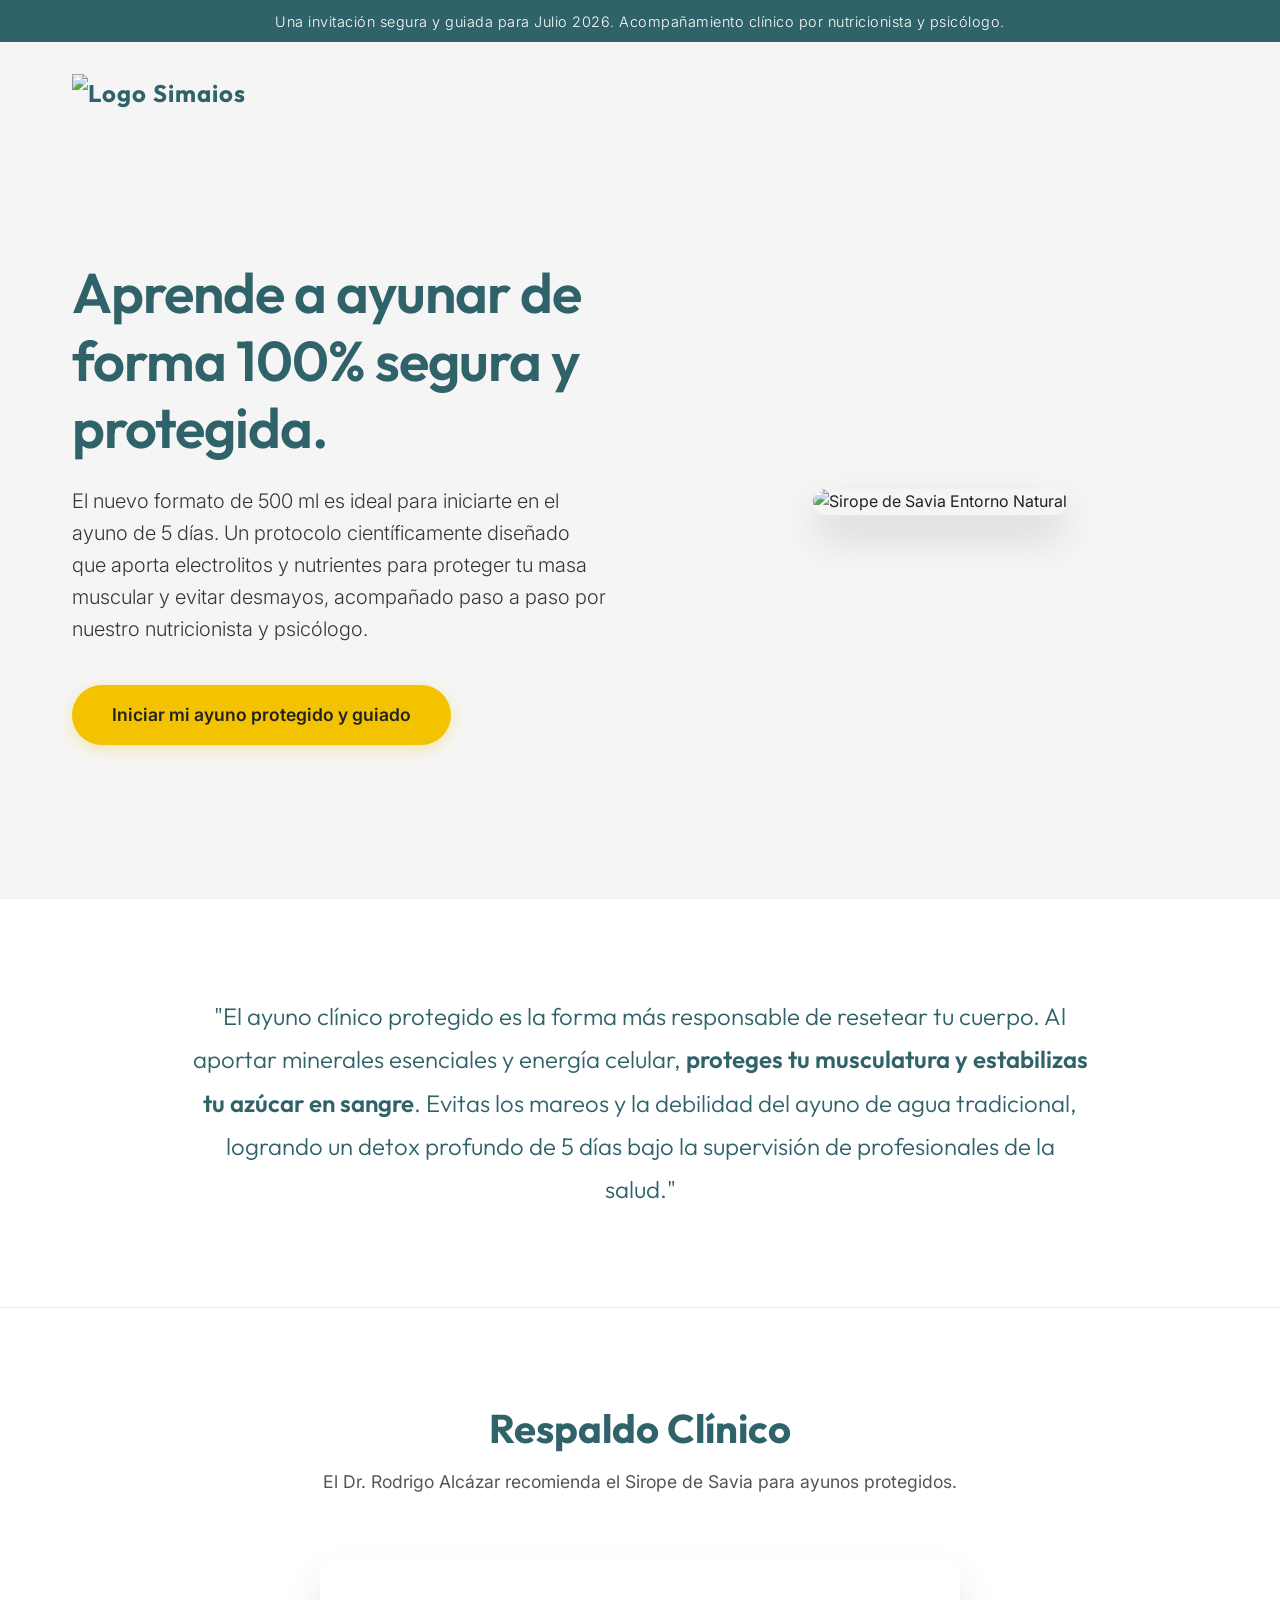
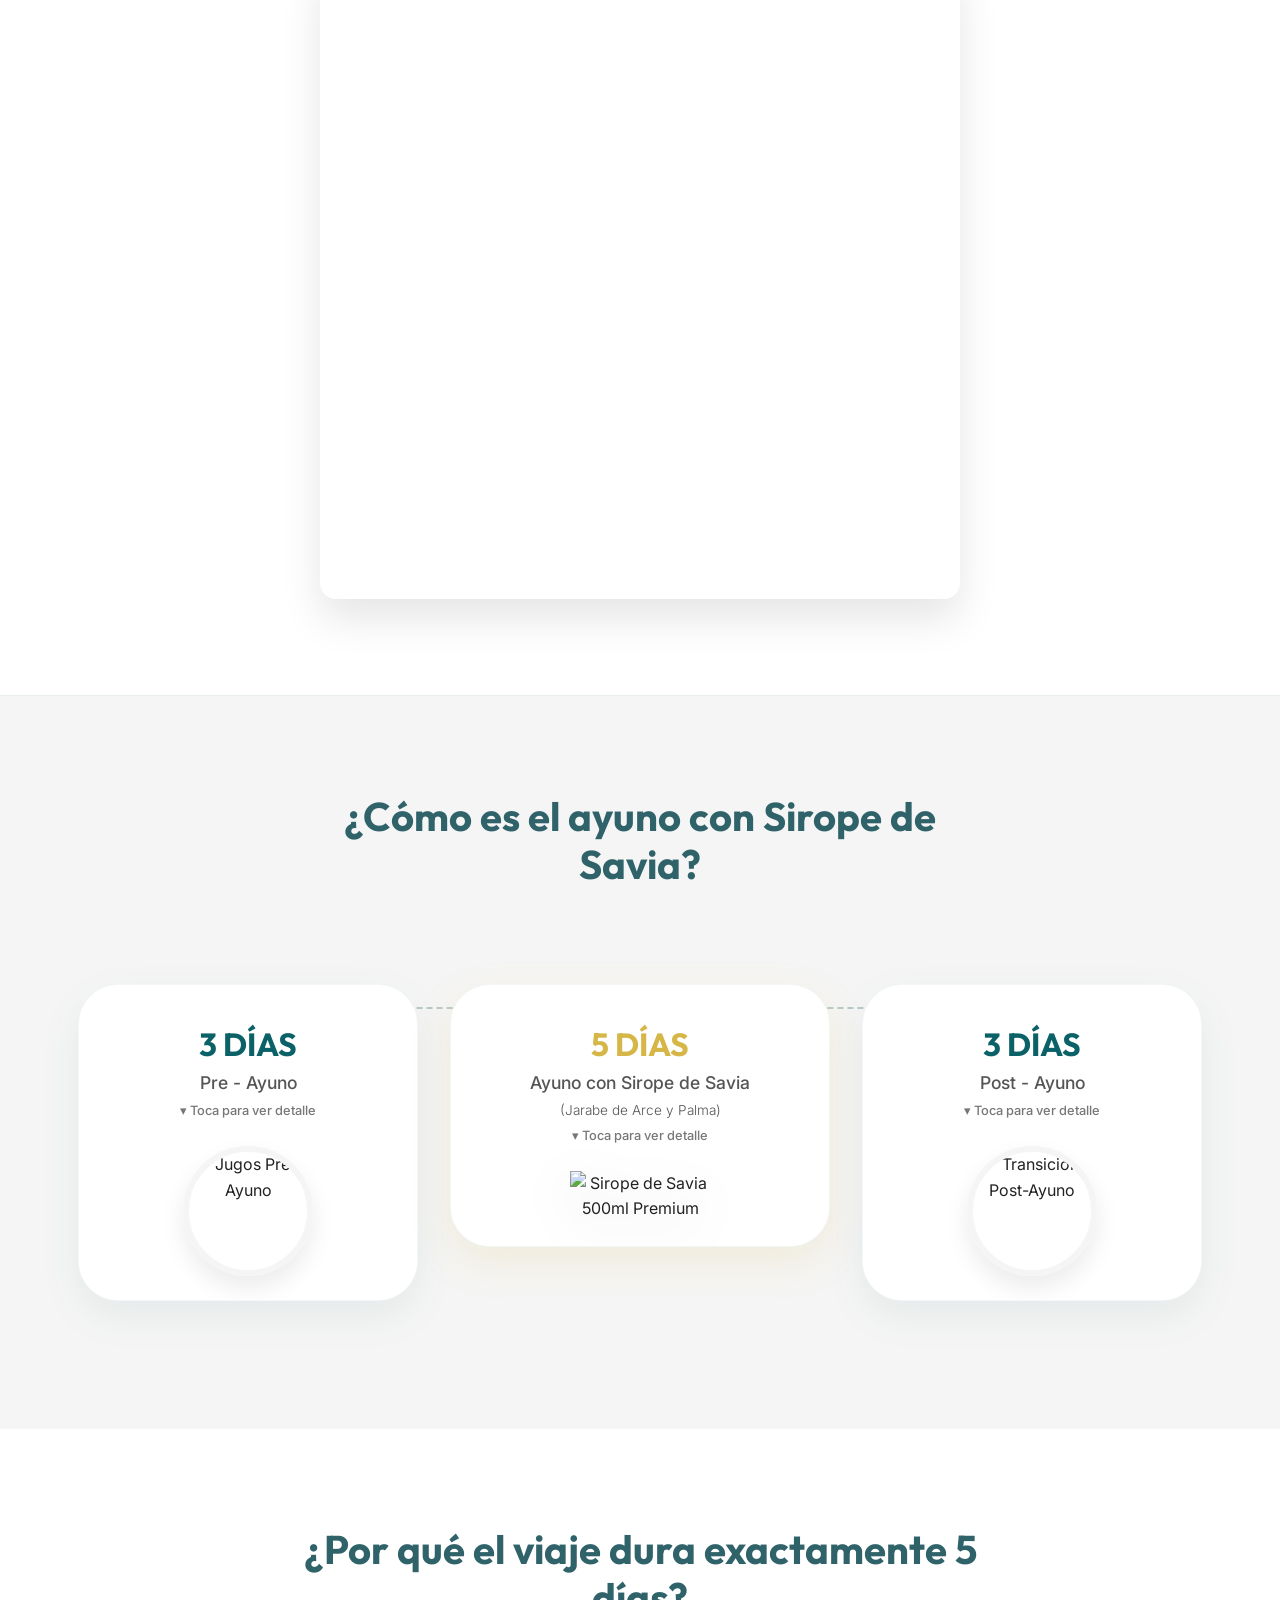
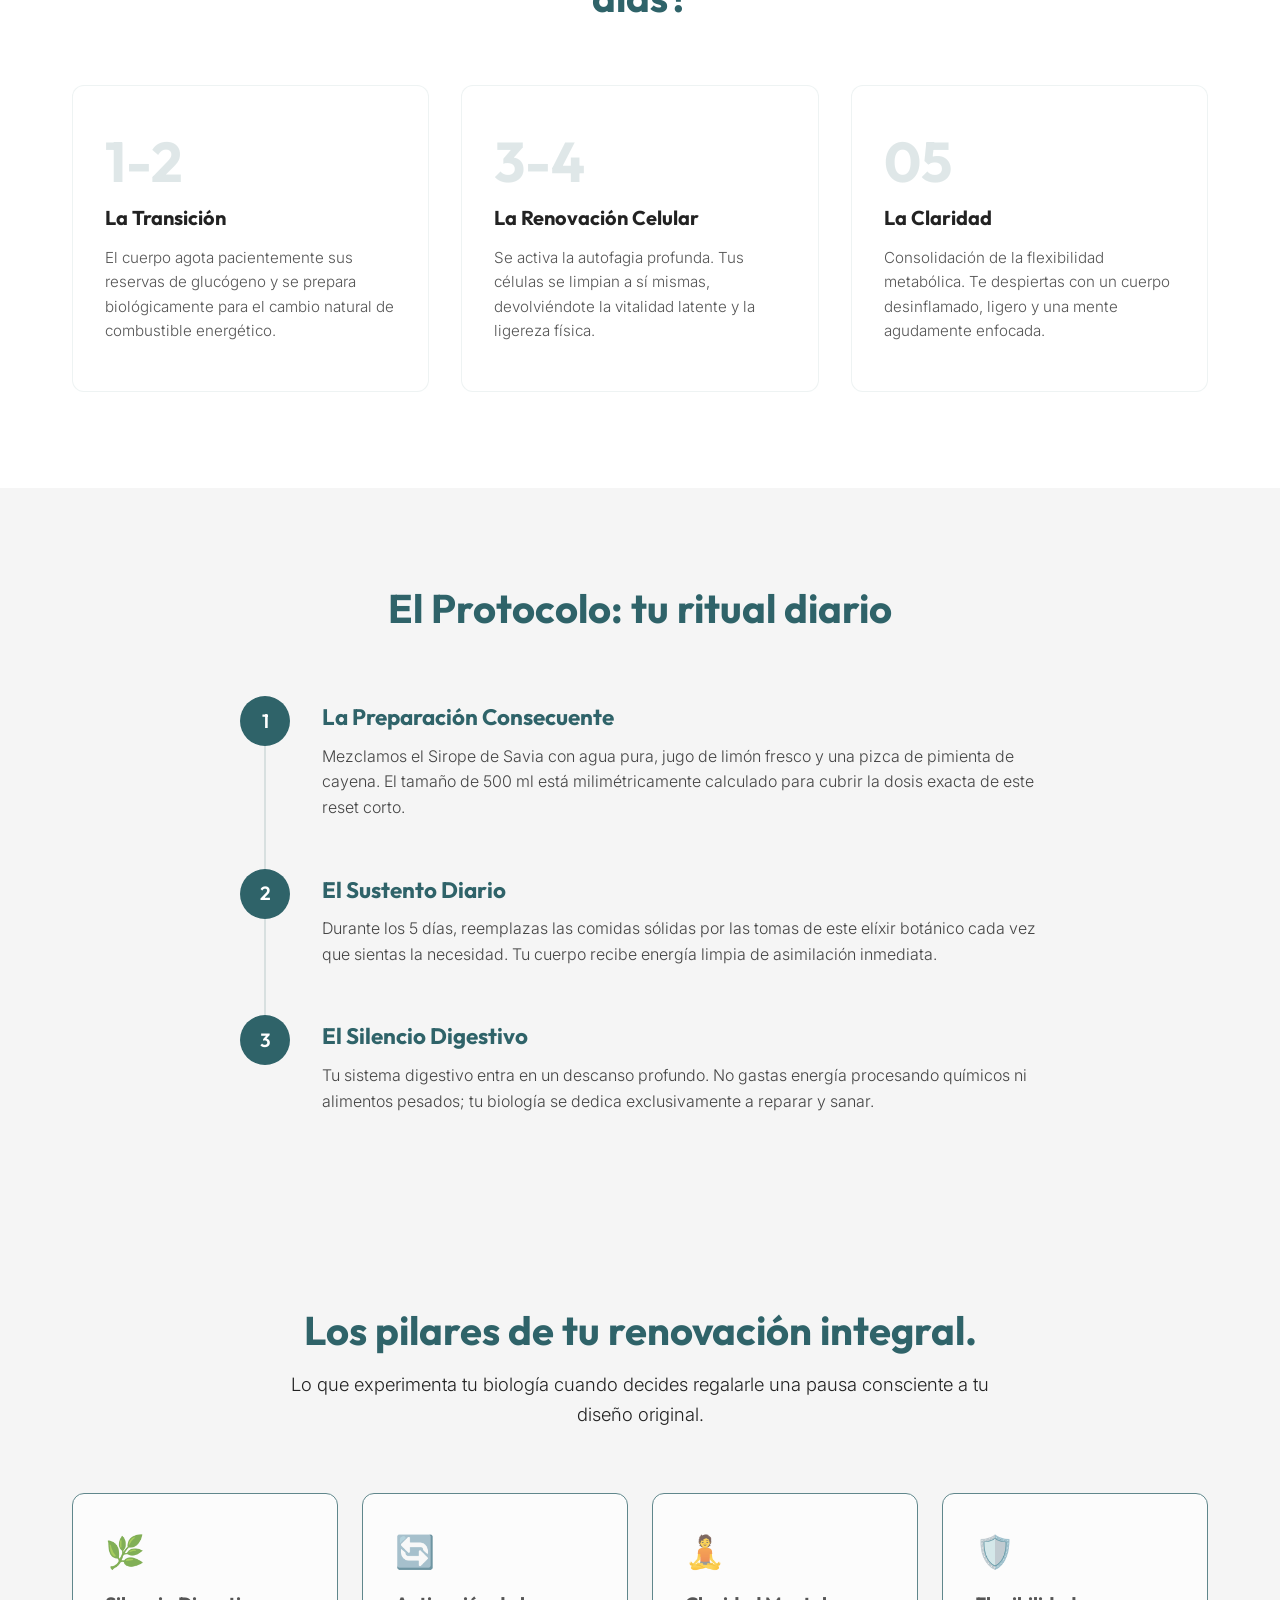
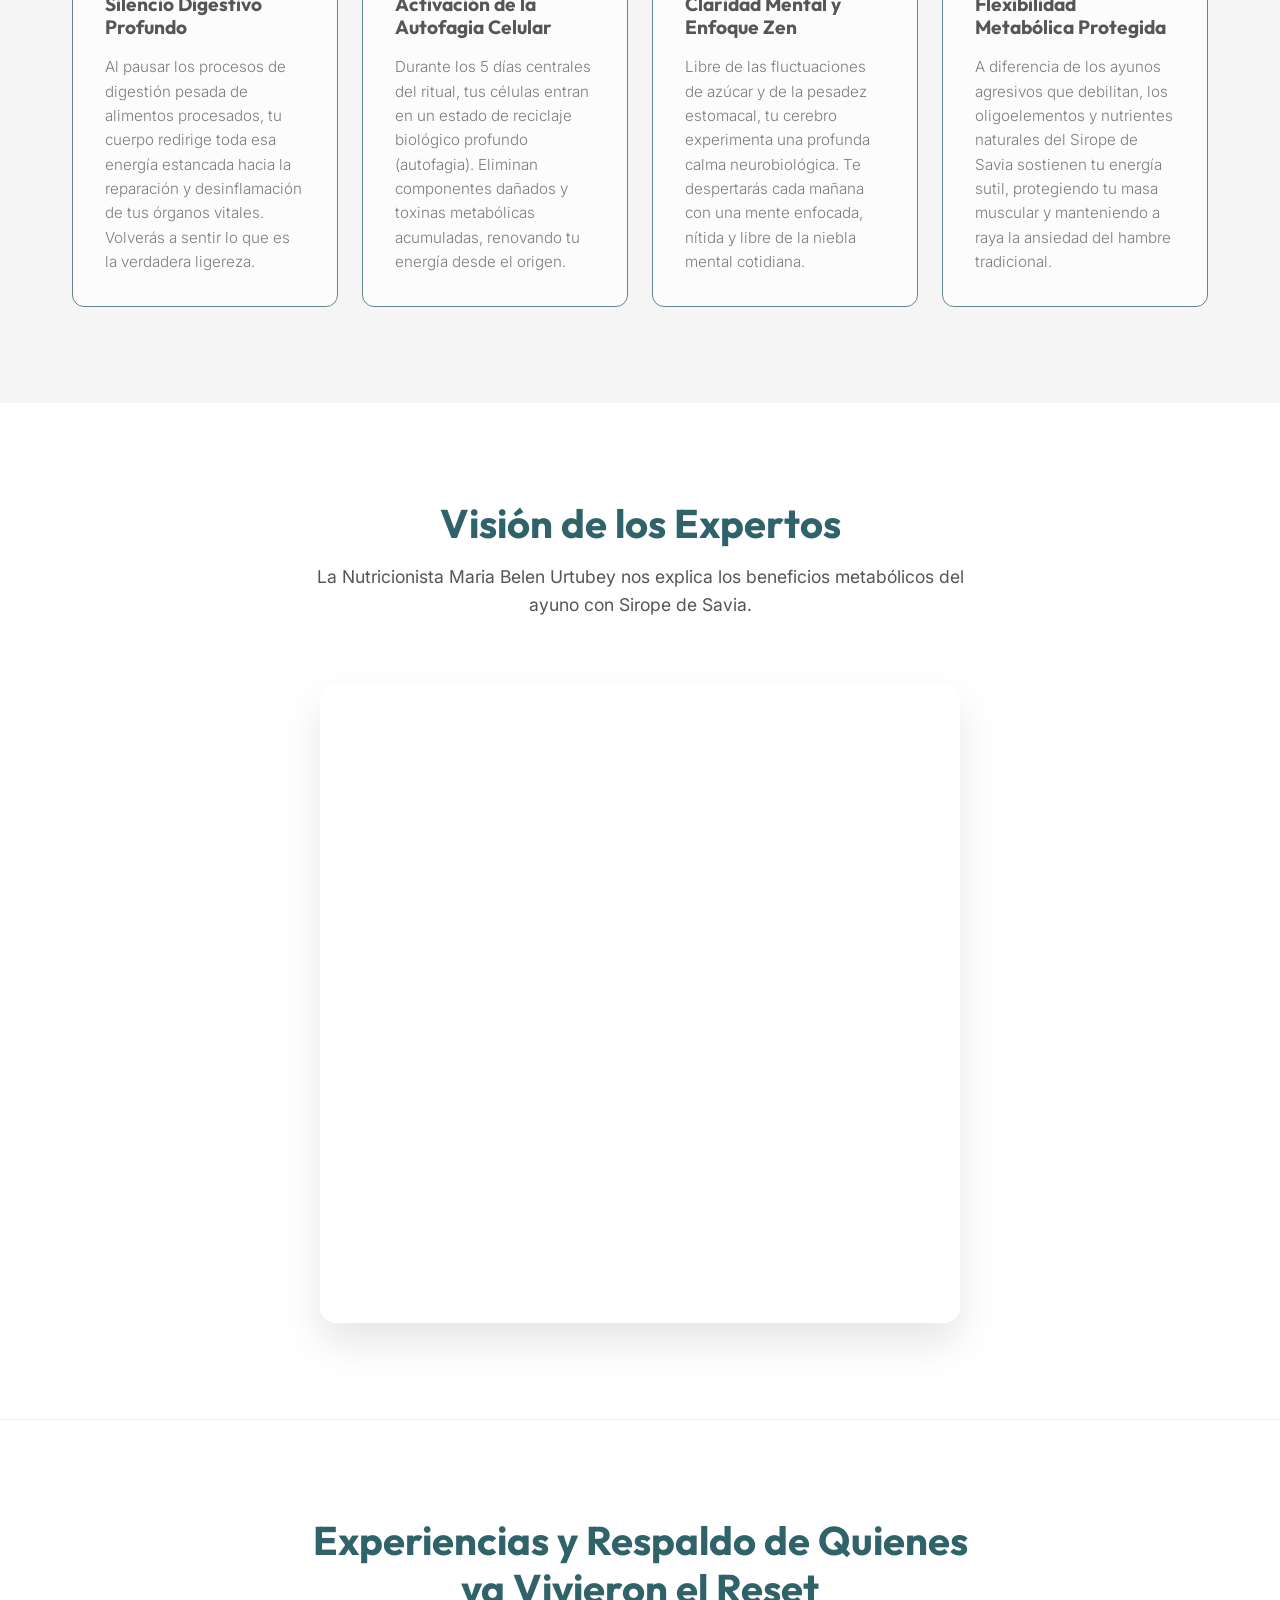
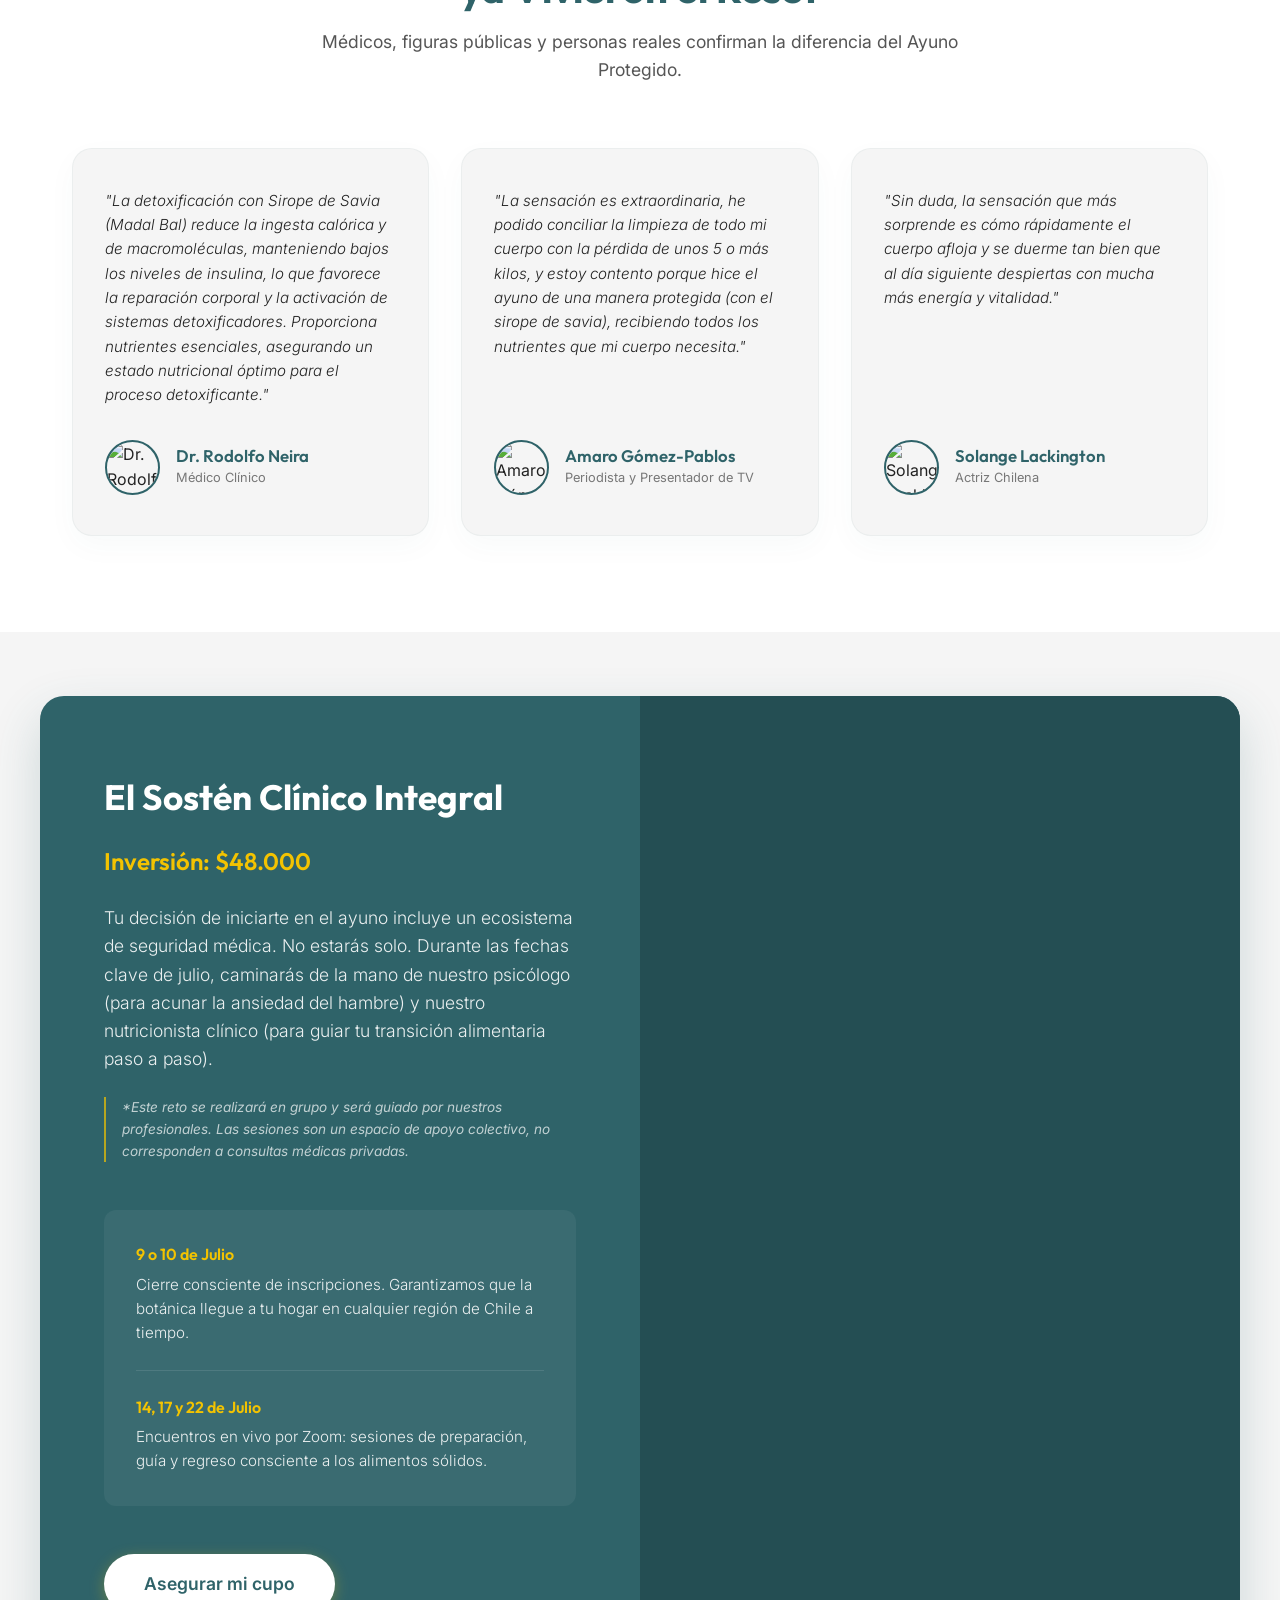
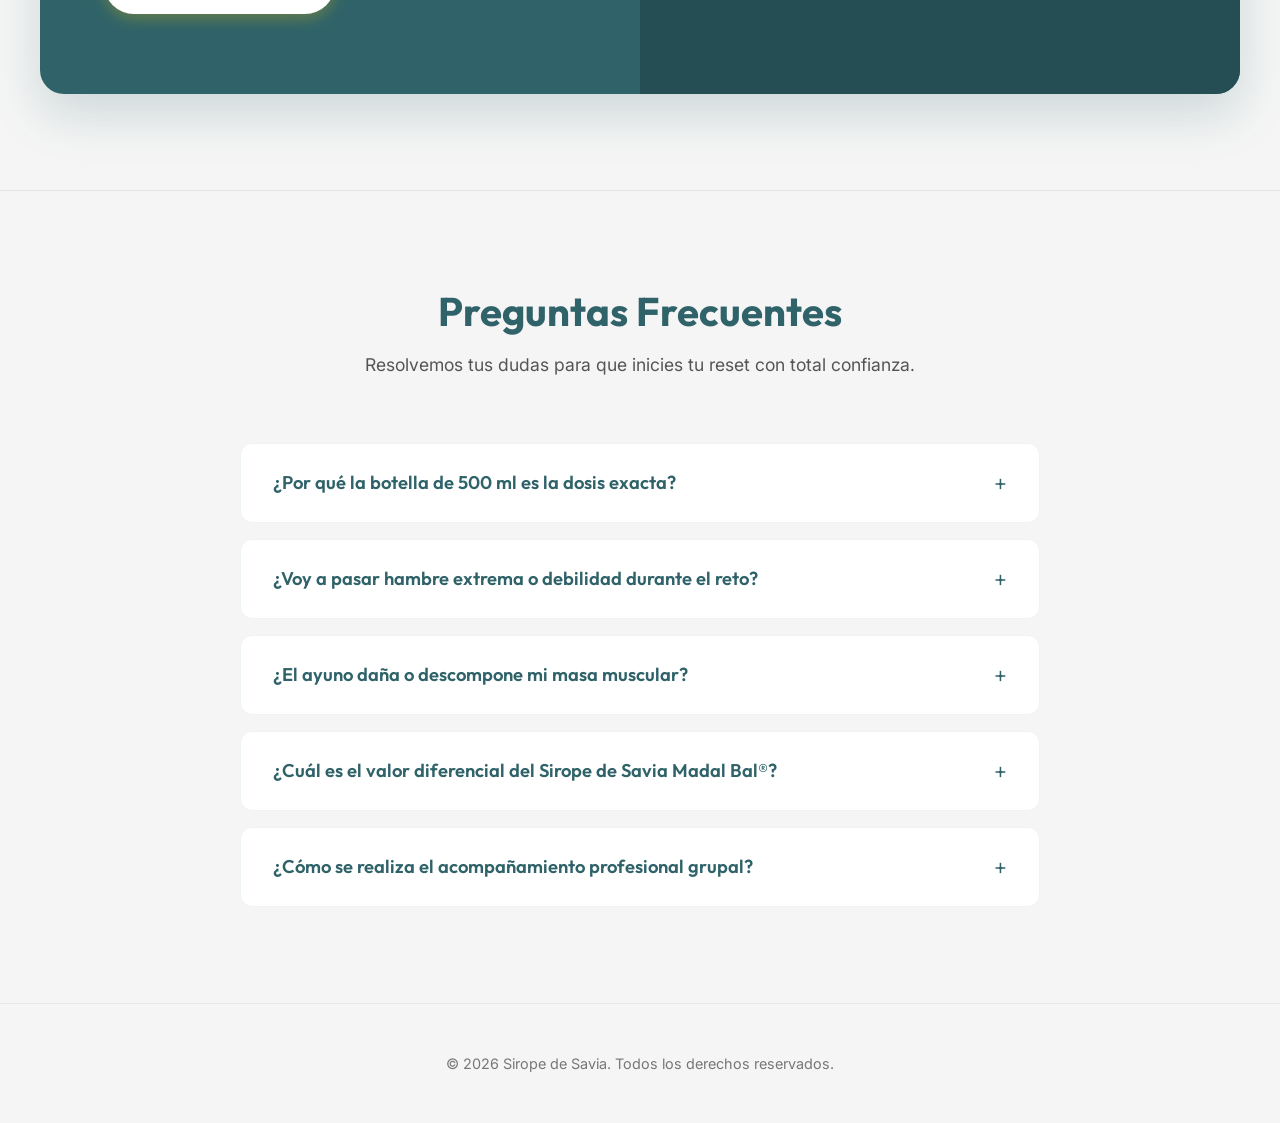
==== commit cb4b4330: "chore: integrate testimonials, FAQ section, and expanded medical quiz checks in 500ml templates" ====
--- a/index-seguro.html
+++ b/index-seguro.html
@@ -810,6 +810,151 @@
             margin-bottom: 1rem;
             line-height: 1.5;
         }
+
+        /* Testimonios Premium */
+        .testimonials-section {
+            background-color: var(--color-white);
+            border-top: 1px solid rgba(47, 99, 105, 0.1);
+        }
+
+        .testimonials-grid {
+            display: grid;
+            grid-template-columns: repeat(3, 1fr);
+            gap: 2rem;
+            margin-top: 3rem;
+        }
+
+        .testimonial-card {
+            background: var(--color-bg);
+            border-radius: 20px;
+            padding: 2.5rem 2rem;
+            box-shadow: 0 10px 30px rgba(47, 99, 105, 0.03);
+            border: 1px solid rgba(47, 99, 105, 0.05);
+            display: flex;
+            flex-direction: column;
+            justify-content: space-between;
+            transition: var(--transition);
+        }
+
+        .testimonial-card:hover {
+            transform: translateY(-5px);
+            box-shadow: 0 15px 40px rgba(47, 99, 105, 0.08);
+            border-color: rgba(47, 99, 105, 0.15);
+        }
+
+        .testimonial-text {
+            font-size: 0.95rem;
+            font-weight: 300;
+            color: var(--color-text);
+            line-height: 1.6;
+            margin-bottom: 2rem;
+            font-style: italic;
+        }
+
+        .testimonial-author {
+            display: flex;
+            align-items: center;
+            gap: 1rem;
+        }
+
+        .testimonial-avatar {
+            width: 55px;
+            height: 55px;
+            border-radius: 50%;
+            object-fit: cover;
+            border: 2px solid var(--color-primary);
+        }
+
+        .testimonial-info h4 {
+            font-size: 1.05rem;
+            font-weight: 600;
+            color: var(--color-primary);
+            margin-bottom: 0.1rem;
+        }
+
+        .testimonial-info p {
+            font-size: 0.8rem;
+            color: #777;
+            margin: 0;
+            font-weight: 400;
+        }
+
+        /* FAQ Acordeón Minimalista */
+        .faq-section {
+            background-color: var(--color-bg);
+            border-top: 1px solid rgba(47, 99, 105, 0.1);
+        }
+
+        .faq-wrapper {
+            max-width: 800px;
+            margin: 3rem auto 0;
+            display: flex;
+            flex-direction: column;
+            gap: 1rem;
+        }
+
+        .faq-item {
+            background-color: var(--color-white);
+            border: 1px solid rgba(47, 99, 105, 0.08);
+            border-radius: 12px;
+            overflow: hidden;
+            transition: var(--transition);
+        }
+
+        .faq-question {
+            width: 100%;
+            padding: 1.5rem 2rem;
+            background: none;
+            border: none;
+            text-align: left;
+            font-family: var(--font-headings);
+            font-size: 1.15rem;
+            font-weight: 600;
+            color: var(--color-primary);
+            cursor: pointer;
+            display: flex;
+            justify-content: space-between;
+            align-items: center;
+            gap: 1rem;
+        }
+
+        .faq-question::after {
+            content: '+';
+            font-size: 1.5rem;
+            font-weight: 300;
+            color: var(--color-primary);
+            transition: transform 0.3s ease;
+        }
+
+        .faq-item.active .faq-question::after {
+            transform: rotate(45deg);
+        }
+
+        .faq-answer {
+            max-height: 0;
+            overflow: hidden;
+            transition: max-height 0.4s cubic-bezier(0.4, 0, 0.2, 1);
+            padding: 0 2rem;
+        }
+
+        .faq-answer p {
+            font-size: 0.95rem;
+            color: #555;
+            padding-bottom: 1.5rem;
+            font-weight: 300;
+            line-height: 1.6;
+        }
+
+        .faq-item.active .faq-answer {
+            max-height: 350px;
+        }
+
+        @media (max-width: 991px) {
+            .testimonials-grid {
+                grid-template-columns: 1fr;
+                gap: 1.5rem;
+            }
+        }
     </style>
 </head>
 
@@ -1087,6 +1232,59 @@
         </div>
     </section>
 
+    <!-- Testimonios de Experiencias Reales -->
+    <section class="testimonials-section section-padding">
+        <div class="container">
+            <div class="section-header text-center">
+                <h2>Experiencias y Respaldo de Quienes ya Vivieron el Reset</h2>
+                <p style="font-size: 1.1rem; color: #555; margin-top: 0.5rem;">Médicos, figuras públicas y personas reales confirman la diferencia del Ayuno Protegido.</p>
+            </div>
+            <div class="testimonials-grid">
+                <!-- Testimonio 1: Dr. Rodolfo Neira -->
+                <div class="testimonial-card">
+                    <p class="testimonial-text">
+                        "La detoxificación con Sirope de Savia (Madal Bal) reduce la ingesta calórica y de macromoléculas, manteniendo bajos los niveles de insulina, lo que favorece la reparación corporal y la activación de sistemas detoxificadores. Proporciona nutrientes esenciales, asegurando un estado nutricional óptimo para el proceso detoxificante."
+                    </p>
+                    <div class="testimonial-author">
+                        <img src="https://cdn.jsdelivr.net/gh/victoryanac/landingpage-sirope-500@main/simaios-landing/assets/img/testimonial/Rodolfo Neira.png" alt="Dr. Rodolfo Neira" class="testimonial-avatar" loading="lazy">
+                        <div class="testimonial-info">
+                            <h4>Dr. Rodolfo Neira</h4>
+                            <p>Médico Clínico</p>
+                        </div>
+                    </div>
+                </div>
+                
+                <!-- Testimonio 2: Amaro Gómez-Pablos -->
+                <div class="testimonial-card">
+                    <p class="testimonial-text">
+                        "La sensación es extraordinaria, he podido conciliar la limpieza de todo mi cuerpo con la pérdida de unos 5 o más kilos, y estoy contento porque hice el ayuno de una manera protegida (con el sirope de savia), recibiendo todos los nutrientes que mi cuerpo necesita."
+                    </p>
+                    <div class="testimonial-author">
+                        <img src="https://cdn.jsdelivr.net/gh/victoryanac/landingpage-sirope-500@main/simaios-landing/assets/img/testimonial/Amaro Gómez-Pablos.png" alt="Amaro Gómez-Pablos" class="testimonial-avatar" loading="lazy">
+                        <div class="testimonial-info">
+                            <h4>Amaro Gómez-Pablos</h4>
+                            <p>Periodista y Presentador de TV</p>
+                        </div>
+                    </div>
+                </div>
+
+                <!-- Testimonio 3: Solange Lackington -->
+                <div class="testimonial-card">
+                    <p class="testimonial-text">
+                        "Sin duda, la sensación que más sorprende es cómo rápidamente el cuerpo afloja y se duerme tan bien que al día siguiente despiertas con mucha más energía y vitalidad."
+                    </p>
+                    <div class="testimonial-author">
+                        <img src="https://cdn.jsdelivr.net/gh/victoryanac/landingpage-sirope-500@main/simaios-landing/assets/img/testimonial/Solange Lackington 2.png" alt="Solange Lackington" class="testimonial-avatar" loading="lazy">
+                        <div class="testimonial-info">
+                            <h4>Solange Lackington</h4>
+                            <p>Actriz Chilena</p>
+                        </div>
+                    </div>
+                </div>
+            </div>
+        </div>
+    </section>
+
     <!-- Bloque 6: El Sostén Humano (La Oferta de $48.000) -->
     <section class="support-section">
         <div class="support-grid">
@@ -1127,6 +1325,55 @@
             </div>
         </div>
     </section>
+
+    <!-- FAQ (Preguntas Frecuentes) -->
+    <section class="faq-section section-padding">
+        <div class="container">
+            <div class="section-header text-center">
+                <h2>Preguntas Frecuentes</h2>
+                <p style="font-size: 1.1rem; color: #555; margin-top: 0.5rem;">Resolvemos tus dudas para que inicies tu reset con total confianza.</p>
+            </div>
+            <div class="faq-wrapper">
+                <div class="faq-item">
+                    <button class="faq-question">¿Por qué la botella de 500 ml es la dosis exacta?</button>
+                    <div class="faq-answer">
+                        <p>La botella de 500 ml contiene la dosis perfecta para cubrir las tomas diarias del protocolo express de 5 días. Cada día utilizarás exactamente 100 ml de Sirope de Savia diluidos en 1.8 litros de agua purificada, 100 ml de jugo de limón y una pizca de pimienta de cayena. De esta forma logras un reset metabólico completo sin desperdiciar ni una sola gota de producto.</p>
+                    </div>
+                </div>
+                <div class="faq-item">
+                    <button class="faq-question">¿Voy a pasar hambre extrema o debilidad durante el reto?</button>
+                    <div class="faq-answer">
+                        <p>No. A diferencia del ayuno de agua tradicional, el Sirope de Savia Madal Bal® aporta carbohidratos simples de rápida absorción (29 g por porción, equivalente a 116 kcal). Esto suministra glucosa de forma constante a tu cerebro, manteniendo la energía y la claridad mental, y previniendo caídas bruscas de azúcar en la sangre (mareos o debilidad).</p>
+                    </div>
+                </div>
+                <div class="faq-item">
+                    <button class="faq-question">¿El ayuno daña o descompone mi masa muscular?</button>
+                    <div class="faq-answer">
+                        <p>No, porque el Sirope de Savia proporciona nutrientes y calorías mínimas que protegen las fibras musculares. Al aportar energía celular y electrolitos esenciales (calcio, sodio, potasio), tu cuerpo puede concentrarse en la autofagia (reciclaje celular de toxinas) y en quemar grasa acumulada como combustible sin necesidad de degradar tejido muscular.</p>
+                    </div>
+                </div>
+                <div class="faq-item">
+                    <button class="faq-question">¿Cuál es el valor diferencial del Sirope de Savia Madal Bal®?</button>
+                    <div class="faq-answer">
+                        <p>Nuestro Sirope combina dos tipos de savia 100% puras: la savia de arce de Canadá Categoría C (la última en extraerse, que destaca por tener menos azúcares y concentrar una mayor cantidad de calcio, magnesio, hierro y manganeso) y la savia de palmera tropical de Indonesia (que aporta sodio y potasio). Juntas suministran los minerales esenciales para sostener el organismo durante el silencio digestivo, algo que no logran los jarabes comerciales comunes.</p>
+                    </div>
+                </div>
+                <div class="faq-item">
+                    <button class="faq-question">¿Cómo se realiza el acompañamiento profesional grupal?</button>
+                    <div class="faq-answer">
+                        <p>No harás este camino a solas. Al comprar tu kit, ingresas a un grupo privado de WhatsApp donde recibirás asistencia diaria. Además, tendremos 3 encuentros estratégicos en vivo por Zoom (14, 17 y 22 de Julio) dirigidos por nuestro psicólogo (para ayudarte a gestionar la ansiedad mental del hambre) y nuestro nutricionista clínico (para guiar el pre-ayuno y el regreso seguro a los alimentos sólidos).</p>
+                    </div>
+                </div>
+            </div>
+        </div>
+    </section>
+
+    <!-- Footer Simple -->
+    <footer>
+        <div class="container text-center">
+            <p>&copy; 2026 Sirope de Savia. Todos los derechos reservados.</p>
+        </div>
+    </footer>
 
             <!-- Modal de Calificación (Quiz de Seguridad) -->
             <div id="security-quiz-modal" class="modal">
@@ -1150,15 +1397,23 @@
                             <label for="opt-tca">¿Tienes historial o diagnóstico de trastornos de la conducta alimentaria (TCA)?</label>
                         </div>
                         <div class="quiz-option">
+                            <input type="checkbox" id="opt-meds" class="quiz-check">
+                            <label for="opt-meds">¿Tomas medicamentos de forma regular o estás bajo tratamiento médico crónico (depresión, tiroides, etc.)?</label>
+                        </div>
+                        <div class="quiz-option">
+                            <input type="checkbox" id="opt-weight" class="quiz-check">
+                            <label for="opt-weight">¿Tienes bajo peso (IMC < 18.5) o padeces condiciones como Hipertiroidismo, SIBO o Candidiasis?</label>
+                        </div>
+                        <div class="quiz-option">
                             <input type="checkbox" id="opt-age" class="quiz-check">
                             <label for="opt-age">¿Eres menor de 18 años?</label>
                         </div>
 
                         <div id="quiz-result-danger" class="result-box">
-                            <h4>⚠️ Protocolo adaptado requerido</h4>
-                            <p>Vemos que presentas condiciones que requieren un cuidado especial. ¡No te preocupes! Puedes realizar una versión adaptada (como el Medio Ayuno o Ayuno Intermitente Protegido). Tu compra incluye la botella de 500 ml y la asesoría de nuestro nutricionista dentro del grupo para ajustar el plan a tu medida.</p>
-                            <a href="https://tienda.siropedesavia.cl/cart/add/35345313" class="btn-primary" style="text-align: center; width: 100%; margin-bottom: 1rem;">Proceder al Pago ($48.000)</a>
-                            <a href="https://wa.me/56964260153?text=Hola,%20tengo%20dudas%20sobre%20mi%20aptitud%20para%20el%20reto" style="display: block; text-align: center; color: var(--color-primary); font-size: 0.9rem; font-weight: 500;">Tengo dudas, prefiero hablar con un asesor primero</a>
+                            <h4>⚠️ Requiere Plan Adaptado de Asesoría Médica</h4>
+                            <p>Dado que presentas una o más de las condiciones marcadas, realizar el ayuno prolongado general no es recomendable sin supervisión. ¡Pero no te preocupes! Puedes optar a una alternativa segura como el <strong>Medio Ayuno Protegido</strong> o el <strong>Ayuno Intermitente Protegido</strong>. Esto debe ser evaluado y estructurado a tu medida por nuestro nutricionista clínico.</p>
+                            <a href="https://wa.me/56964260153?text=Hola!%20Realicé%20el%20quiz%20de%20aptitud%20y%20tengo%20condiciones%20especiales.%20Quiero%20evaluar%20un%20Medio%20Ayuno%20Protegido%20con%20el%20nutricionista." class="btn-primary" style="text-align: center; width: 100%; margin-bottom: 1rem; display: block; background-color: var(--color-primary); color: var(--color-white);">Contactar al Nutricionista por WhatsApp</a>
+                            <a href="https://tienda.siropedesavia.cl/cart/add/35345313" style="display: block; text-align: center; color: #777; font-size: 0.85rem; text-decoration: underline;">Prefiero adquirir el pack de 500 ml y asesorarme dentro del grupo</a>
                         </div>
 
                         <div id="quiz-result-success" class="result-box">
@@ -1235,6 +1490,19 @@
                             successResult.classList.add('success');
                         }
                     });
+
+                    // FAQ Accordion
+                    const faqItems = document.querySelectorAll('.faq-item');
+                    faqItems.forEach(item => {
+                        const question = item.querySelector('.faq-question');
+                        question.addEventListener('click', function() {
+                            const isActive = item.classList.contains('active');
+                            faqItems.forEach(i => i.classList.remove('active'));
+                            if (!isActive) {
+                                item.classList.add('active');
+                            }
+                        });
+                    });
                 });
             </script>
         </body>
